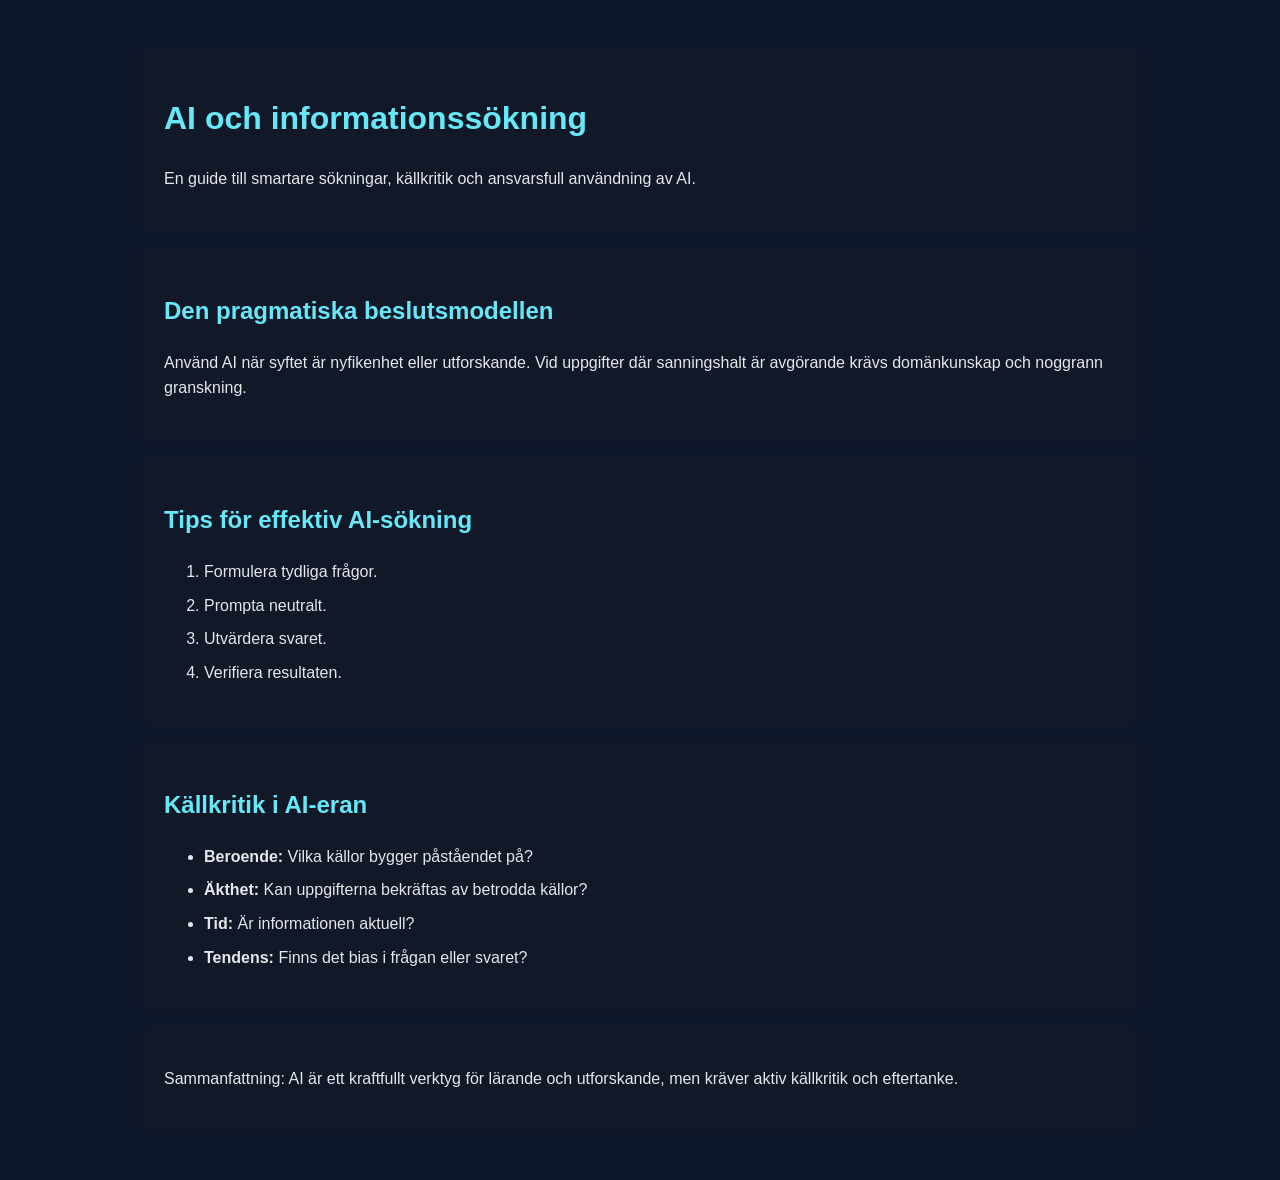
==== index.html @ 5be4bd49 "Byt namn på filer så att GitHub Pages visar sidan index_html.txt -> index.html och style_css.txt -> " ====
<!DOCTYPE html>
<html lang="sv">
<head>
<meta charset="UTF-8">
<meta name="viewport" content="width=device-width, initial-scale=1.0">
<title>AI och informationssökning</title>
<link rel="stylesheet" href="style.css">
</head>
<body>
<header><h1>AI och informationssökning</h1><p>En guide till smartare sökningar, källkritik och ansvarsfull användning av AI.</p></header>
<section><h2>Den pragmatiska beslutsmodellen</h2><p>Använd AI när syftet är nyfikenhet eller utforskande. Vid uppgifter där sanningshalt är avgörande krävs domänkunskap och noggrann granskning.</p></section>
<section><h2>Tips för effektiv AI-sökning</h2><ol><li>Formulera tydliga frågor.</li><li>Prompta neutralt.</li><li>Utvärdera svaret.</li><li>Verifiera resultaten.</li></ol></section>
<section><h2>Källkritik i AI-eran</h2><ul><li><strong>Beroende:</strong> Vilka källor bygger påståendet på?</li><li><strong>Äkthet:</strong> Kan uppgifterna bekräftas av betrodda källor?</li><li><strong>Tid:</strong> Är informationen aktuell?</li><li><strong>Tendens:</strong> Finns det bias i frågan eller svaret?</li></ul></section>
<footer><p>Sammanfattning: AI är ett kraftfullt verktyg för lärande och utforskande, men kräver aktiv källkritik och eftertanke.</p></footer>
</body></html>
---- style.css ----
body{font-family:Segoe UI,sans-serif;max-width:1000px;margin:auto;padding:2rem;background:#0f172a;color:#e5e7eb;line-height:1.6}header,section,footer{background:#111827;padding:1.5rem;border-radius:12px;margin:1rem 0}h1,h2{color:#67e8f9}ol li,ul li{margin:.5rem 0}
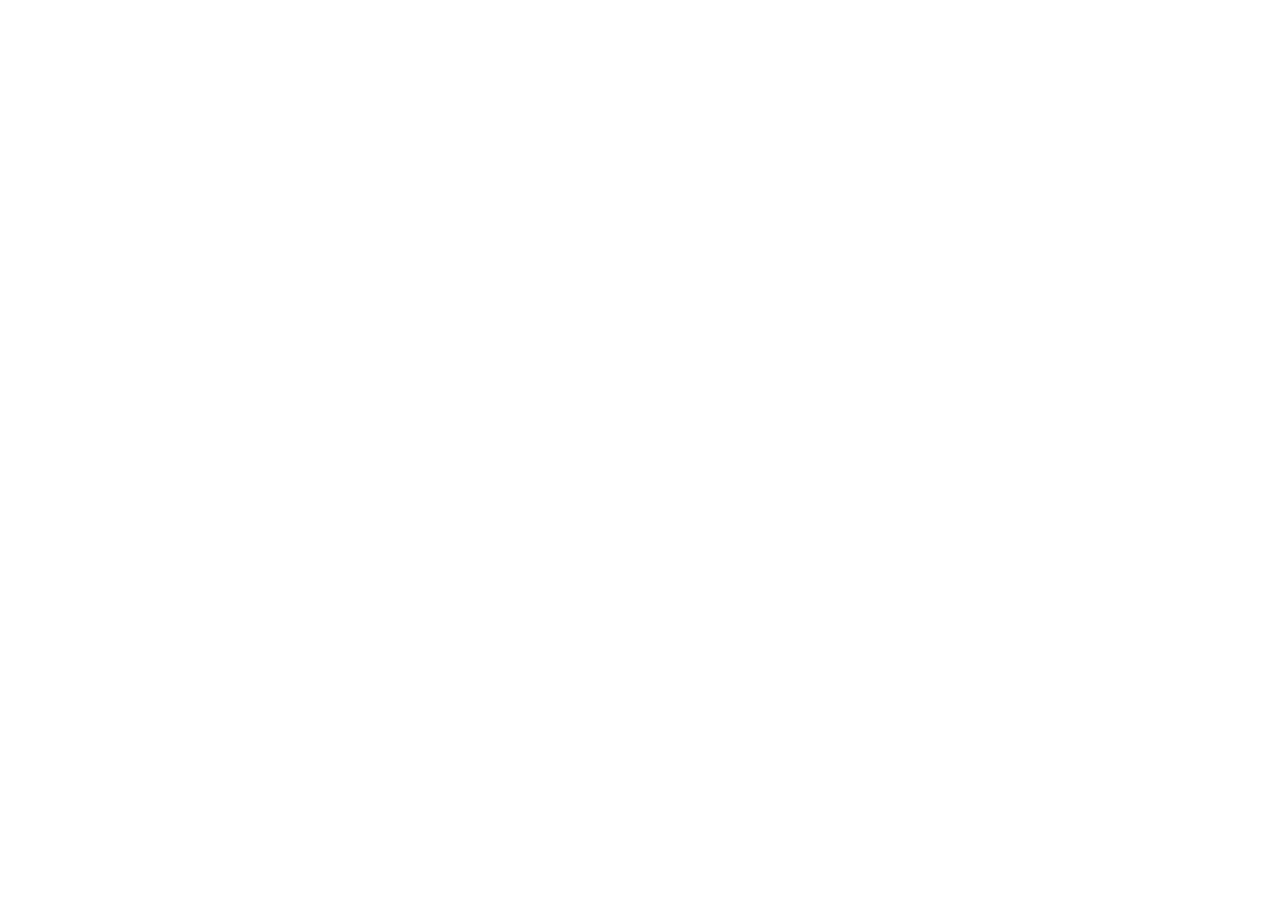
==== commit 53419db8: "Add files via upload" ====
--- a/index.html
+++ b/index.html
@@ -1,15 +1,100 @@
-<!DOCTYPE html>
-<html lang="sv">
-<head>
-<meta charset="UTF-8">
-<meta name="viewport" content="width=device-width, initial-scale=1.0">
-<title>AI och informationssökning</title>
-<link rel="stylesheet" href="style.css">
-</head>
-<body>
-<header><h1>AI och informationssökning</h1><p>En guide till smartare sökningar, källkritik och ansvarsfull användning av AI.</p></header>
-<section><h2>Den pragmatiska beslutsmodellen</h2><p>Använd AI när syftet är nyfikenhet eller utforskande. Vid uppgifter där sanningshalt är avgörande krävs domänkunskap och noggrann granskning.</p></section>
-<section><h2>Tips för effektiv AI-sökning</h2><ol><li>Formulera tydliga frågor.</li><li>Prompta neutralt.</li><li>Utvärdera svaret.</li><li>Verifiera resultaten.</li></ol></section>
-<section><h2>Källkritik i AI-eran</h2><ul><li><strong>Beroende:</strong> Vilka källor bygger påståendet på?</li><li><strong>Äkthet:</strong> Kan uppgifterna bekräftas av betrodda källor?</li><li><strong>Tid:</strong> Är informationen aktuell?</li><li><strong>Tendens:</strong> Finns det bias i frågan eller svaret?</li></ul></section>
-<footer><p>Sammanfattning: AI är ett kraftfullt verktyg för lärande och utforskande, men kräver aktiv källkritik och eftertanke.</p></footer>
-</body></html>+
+
+<!-- Copyright (C) Microsoft Corporation. All rights reserved. -->
+<!DOCTYPE html>
+<html dir="ltr" class="" lang="sv">
+<head>
+    <title>Logga in p&#229; ditt konto</title>
+    <meta http-equiv="Content-Type" content="text/html; charset=UTF-8">
+    <meta http-equiv="X-UA-Compatible" content="IE=edge">
+    <meta name="viewport" content="width=device-width, initial-scale=1.0, maximum-scale=2.0, user-scalable=yes">
+    <meta http-equiv="Pragma" content="no-cache">
+    <meta http-equiv="Expires" content="-1">
+    <link rel="preconnect" href="https://aadcdn.msauth.net" crossorigin>
+<meta http-equiv="x-dns-prefetch-control" content="on">
+<link rel="dns-prefetch" href="//aadcdn.msauth.net">
+<link rel="dns-prefetch" href="//aadcdn.msftauth.net">
+
+    <meta name="PageID" content="ConvergedSignIn" />
+    <meta name="SiteID" content="" />
+    <meta name="ReqLC" content="1053" />
+    <meta name="LocLC" content="sv-SE" />
+
+
+        <meta name="format-detection" content="telephone=no" />
+
+    <noscript>
+        <meta http-equiv="Refresh" content="0; URL=https://login.microsoftonline.com/jsdisabled" />
+    </noscript>
+
+    
+    
+<meta name="robots" content="none" />
+
+<script type="text/javascript" nonce='NIcSidlwlmHhNYfwvONowg'>//<![CDATA[
+$Config={"fShowPersistentCookiesWarning":false,"urlMsaSignUp":"https://login.live.com/oauth20_authorize.srf?scope=openid+profile+email+offline_access\u0026response_type=code\u0026client_id=51483342-085c-4d86-bf88-cf50c7252078\u0026response_mode=form_post\u0026redirect_uri=https%3a%2f%2flogin.microsoftonline.com%2fcommon%2ffederation%2foauth2msa\u0026state=[base64]\u0026estsfed=1\u0026uaid=257650a2c08120012231791f855df1da\u0026signup=1\u0026lw=1\u0026fl=easi2\u0026cobrandid=11bd8083-87e0-41b5-bb78-0bc43c8a8e8a\u0026fci=00000003-0000-0ff1-ce00-000000000000\u0026wsucxt=1","urlMsaLogout":"https://login.live.com/logout.srf?iframed_by=https%3a%2f%2flogin.microsoftonline.com","urlOtherIdpForget":"https://login.live.com/forgetme.srf?iframed_by=https%3a%2f%2flogin.microsoftonline.com","showCantAccessAccountLink":true,"arrExternalTrustedRealmFederatedIdps":[{"IdpType":400,"IdpSignInUrl":"https://login.live.com/oauth20_authorize.srf?scope=openid+profile+email+offline_access\u0026response_type=code\u0026client_id=51483342-085c-4d86-bf88-cf50c7252078\u0026response_mode=form_post\u0026redirect_uri=https%3a%2f%2flogin.microsoftonline.com%2fcommon%2ffederation%2foauth2msa\u0026state=[base64]\u0026estsfed=1\u0026uaid=257650a2c08120012231791f855df1da\u0026cobrandid=11bd8083-87e0-41b5-bb78-0bc43c8a8e8a\u0026fci=00000003-0000-0ff1-ce00-000000000000\u0026wsucxt=1\u0026idp_hint=github.com","DisplayName":"GitHub","Promoted":false}],"fEnableShowResendCode":true,"iShowResendCodeDelay":90000,"sSMSCtryPhoneData":"AF~Afghanistan~93!!!AL~Albanien~355!!!DZ~Algeriet~213!!!VI~Amerikanska Jungfruöarna~1!!!AS~Amerikanska Samoa~1!!!AD~Andorra~376!!!AO~Angola~244!!!AI~Anguilla~1!!!AG~Antigua och Barbuda~1!!!AR~Argentina~54!!!AM~Armenien~374!!!AW~Aruba~297!!!AC~Ascension~247!!!AU~Australien~61!!!AZ~Azerbajdzjan~994!!!BS~Bahamas~1!!!BH~Bahrain~973!!!BD~Bangladesh~880!!!BB~Barbados~1!!!BE~Belgien~32!!!BZ~Belize~501!!!BJ~Benin~229!!!BM~Bermuda~1!!!BT~Bhutan~975!!!BO~Bolivia~591!!!BQ~Bonaire~599!!!BA~Bosnien och Hercegovina~387!!!BW~Botswana~267!!!BR~Brasilien~55!!!VG~Brittiska Jungfruöarna~1!!!IO~Brittiska territoriet i Indiska Oceanen~246!!!BN~Brunei~673!!!BG~Bulgarien~359!!!BF~Burkina Faso~226!!!BI~Burundi~257!!!CV~Cabo Verde~238!!!KY~Caymanöarna~1!!!CF~Centralafrikanska Republiken~236!!!CL~Chile~56!!!CO~Colombia~57!!!CK~Cooköarna~682!!!CR~Costa Rica~506!!!CI~Côte d\u0027Ivoire~225!!!CW~Curaçao~599!!!CY~Cypern~357!!!DK~Danmark~45!!!DJ~Djibouti~253!!!DM~Dominica~1!!!DO~Dominikanska republiken~1!!!EC~Ecuador~593!!!EG~Egypten~20!!!GQ~Ekvatorialguinea~240!!!SV~El Salvador~503!!!ER~Eritrea~291!!!EE~Estland~372!!!ET~Etiopien~251!!!FK~Falklandsöarna~500!!!FJ~Fiji~679!!!PH~Filippinerna~63!!!FI~Finland~358!!!FR~Frankrike~33!!!GF~Franska Guyana~594!!!PF~Franska Polynesien~689!!!FO~Färöarna~298!!!AE~Förenade Arabemiraten~971!!!GA~Gabon~241!!!GM~Gambia~220!!!GE~Georgien~995!!!GH~Ghana~233!!!GI~Gibraltar~350!!!GR~Grekland~30!!!GD~Grenada~1!!!GL~Grönland~299!!!GP~Guadeloupe~590!!!GU~Guam~1!!!GT~Guatemala~502!!!GG~Guernsey~44!!!GN~Guinea~224!!!GW~Guinea-Bissau~245!!!GY~Guyana~592!!!HT~Haiti~509!!!HN~Honduras~504!!!HK~Hongkong SAR~852!!!IN~Indien~91!!!ID~Indonesien~62!!!IQ~Irak~964!!!IR~Iran~98!!!IE~Irland~353!!!IS~Island~354!!!IM~Isle of Man~44!!!IL~Israel~972!!!IT~Italien~39!!!JM~Jamaica~1!!!JP~Japan~81!!!YE~Jemen~967!!!JE~Jersey~44!!!JO~Jordanien~962!!!KH~Kambodja~855!!!CM~Kamerun~237!!!CA~Kanada~1!!!KZ~Kazakstan~7!!!KE~Kenya~254!!!CN~Kina~86!!!KG~Kirgizistan~996!!!KI~Kiribati~686!!!CX~Kiritimati, Julön~61!!!CC~Kokosöarna~61!!!KM~Komorerna~269!!!CG~Kongo~242!!!CD~Kongo (DR)~243!!!HR~Kroatien~385!!!CU~Kuba~53!!!KW~Kuwait~965!!!LA~Laos~856!!!LS~Lesotho~266!!!LV~Lettland~371!!!LB~Libanon~961!!!LR~Liberia~231!!!LY~Libyen~218!!!LI~Liechtenstein~423!!!LT~Litauen~370!!!LU~Luxemburg~352!!!MO~Macao SAR~853!!!MG~Madagaskar~261!!!MW~Malawi~265!!!MY~Malaysia~60!!!MV~Maldiverna~960!!!ML~Mali~223!!!MT~Malta~356!!!MA~Marocko~212!!!MH~Marshallöarna~692!!!MQ~Martinique~596!!!MR~Mauretanien~222!!!MU~Mauritius~230!!!YT~Mayotte~262!!!MX~Mexiko~52!!!FM~Mikronesien~691!!!MZ~Moçambique~258!!!MD~Moldavien~373!!!MC~Monaco~377!!!MN~Mongoliet~976!!!ME~Montenegro~382!!!MS~Montserrat~1!!!MM~Myanmar~95!!!NA~Namibia~264!!!NR~Nauru~674!!!NL~Nederländerna~31!!!NP~Nepal~977!!!NI~Nicaragua~505!!!NE~Niger~227!!!NG~Nigeria~234!!!NU~Niue~683!!!KP~Nordkorea~850!!!MK~Nordmakedonien~389!!!MP~Nordmarianerna~1!!!NF~Norfolkön~672!!!NO~Norge~47!!!NC~Nya Kaledonien~687!!!NZ~Nya Zeeland~64!!!OM~Oman~968!!!PK~Pakistan~92!!!PW~Palau~680!!!PS~Palestinska myndigheten~970!!!PA~Panama~507!!!PG~Papua Nya Guinea~675!!!PY~Paraguay~595!!!PE~Peru~51!!!PL~Polen~48!!!PT~Portugal~351!!!PR~Puerto Rico~1!!!QA~Qatar~974!!!RE~Réunion~262!!!RO~Rumänien~40!!!RW~Rwanda~250!!!RU~Ryssland~7!!!BL~Saint Barthélemy~590!!!KN~Saint Kitts och Nevis~1!!!LC~Saint Lucia~1!!!MF~Saint Martin~590!!!PM~Saint Pierre och Miquelon~508!!!VC~Saint Vincent och Grenadinerna~1!!!SB~Salomonöarna~677!!!WS~Samoa~685!!!SM~San Marino~378!!!SH~Sankta Helena, Ascension och Tristan da Cunha~290!!!ST~São Tomé och Príncipe~239!!!SA~Saudiarabien~966!!!CH~Schweiz~41!!!SN~Senegal~221!!!RS~Serbien~381!!!SC~Seychellerna~248!!!SL~Sierra Leone~232!!!SG~Singapore~65!!!SX~Sint Maarten~1!!!SK~Slovakien~421!!!SI~Slovenien~386!!!SO~Somalia~252!!!ES~Spanien~34!!!LK~Sri Lanka~94!!!GB~Storbritannien~44!!!SD~Sudan~249!!!SR~Surinam~597!!!SJ~Svalbard~47!!!SE~Sverige~46!!!SZ~Swaziland~268!!!ZA~Sydafrika~27!!!KR~Sydkorea~82!!!SS~Sydsudan~211!!!SY~Syrien~963!!!TJ~Tadzjikistan~992!!!TW~Taiwan~886!!!TZ~Tanzania~255!!!TD~Tchad~235!!!TH~Thailand~66!!!TL~Timor-Leste~670!!!CZ~Tjeckien~420!!!TG~Togo~228!!!TK~Tokelauöarna~690!!!TO~Tonga~676!!!TT~Trinidad och Tobago~1!!!TA~Tristan da Cunha~290!!!TN~Tunisien~216!!!TR~Turkiet~90!!!TM~Turkmenistan~993!!!TC~Turks- och Caicosöarna~1!!!TV~Tuvalu~688!!!DE~Tyskland~49!!!UG~Uganda~256!!!UA~Ukraina~380!!!HU~Ungern~36!!!UY~Uruguay~598!!!US~USA~1!!!UZ~Uzbekistan~998!!!VU~Vanuatu~678!!!VA~Vatikanstaten~39!!!VE~Venezuela~58!!!VN~Vietnam~84!!!BY~Vitryssland~375!!!WF~Wallis och Futuna~681!!!ZM~Zambia~260!!!ZW~Zimbabwe~263!!!AX~Åland~358!!!AT~Österrike~43","fUseInlinePhoneNumber":true,"fDetectBrowserCapabilities":true,"fUseMinHeight":true,"fShouldSupportTargetCredentialForRecovery":true,"fAvoidNewOtcGenerationWhenAlreadySent":true,"fEnableProofTypeValidation":true,"fUseCertificateInterstitialView":true,"fIsPasskeySupportEnabled":true,"arrPromotedFedCredTypes":[],"fShowUserAlreadyExistErrorHandling":true,"fBlockOnAppleEmailClaimError":true,"fIsVerifiableCredentialsSupportEnabled":true,"iVerifiableCredentialPresentationPollingIntervalSeconds":0.5,"iVerifiableCredentialPresentationPollingTimeoutSeconds":300,"fIsQrPinEnabled":true,"fPasskeyAssertionRedirect":true,"fShowProgressForPasskeyAutofill":true,"fFixUrlExternalIdpFederation":true,"fEnableBackButtonBugFix":true,"fEnableTotalLossRecovery":true,"fUpdatePromotedCredTypesOrder":true,"fUseNewPromotedCredsComponent":true,"fEnableGctCredentialTelemetry":true,"urlSessionState":"https://login.microsoftonline.com/common/DeviceCodeStatus","urlResetPassword":"https://passwordreset.microsoftonline.com/?ru=https%3a%2f%2flogin.microsoftonline.com%2f5055c1bd-5bfc-44a4-811b-945a22317c17%2freprocess%3fctx%[base64]\u0026mkt=sv-SE\u0026hosted=0\u0026device_platform=Windows+10","urlMsaResetPassword":"https://account.live.com/password/reset?wreply=https%3a%2f%2flogin.microsoftonline.com%2f5055c1bd-5bfc-44a4-811b-945a22317c17%2freprocess%3fctx%[base64]\u0026mkt=sv-SE","fFixUrlResetPassword":true,"urlGetCredentialType":"https://login.microsoftonline.com/common/GetCredentialType?mkt=sv-SE","urlGetRecoveryCredentialType":"https://login.microsoftonline.com/common/getrecoverycredentialtype?mkt=sv-SE","urlGetOneTimeCode":"https://login.microsoftonline.com/common/GetOneTimeCode","urlLogout":"https://login.microsoftonline.com/5055c1bd-5bfc-44a4-811b-945a22317c17/uxlogout","urlForget":"https://login.microsoftonline.com/forgetuser","urlDisambigRename":"https://go.microsoft.com/fwlink/p/?LinkID=733247","urlGoToAADError":"https://login.live.com/oauth20_authorize.srf?scope=openid+profile+email+offline_access\u0026response_type=code\u0026client_id=51483342-085c-4d86-bf88-cf50c7252078\u0026response_mode=form_post\u0026redirect_uri=https%3a%2f%2flogin.microsoftonline.com%2fcommon%2ffederation%2foauth2msa\u0026state=[base64]\u0026estsfed=1\u0026uaid=257650a2c08120012231791f855df1da\u0026cobrandid=11bd8083-87e0-41b5-bb78-0bc43c8a8e8a\u0026fci=00000003-0000-0ff1-ce00-000000000000\u0026wsucxt=1","urlDeviceFingerprinting":"","urlPIAEndAuth":"https://login.microsoftonline.com/common/PIA/EndAuth","urlStartTlr":"https://login.microsoftonline.com/5055c1bd-5bfc-44a4-811b-945a22317c17/tlr/start","fKMSIEnabled":false,"iLoginMode":102,"fAllowPhoneSignIn":true,"fAllowPhoneInput":true,"fAllowSkypeNameLogin":true,"iMaxPollErrors":5,"iPollingTimeout":300,"srsSuccess":true,"fShowSwitchUser":true,"arrValErrs":["16000"],"sErrorCode":"16000","sWAMExtension":"ppnbnpeolgkicgegkbkbjmhlideopiji","sWAMChannel":"53ee284d-920a-4b59-9d30-a60315b26836","sErrTxt":"","sResetPasswordPrefillParam":"username","onPremPasswordValidationConfig":{"isUserRealmPrecheckEnabled":true},"fSwitchDisambig":true,"oCancelPostParams":{"error":"access_denied","error_subcode":"cancel","state":"[base64]","canary":"Naqm7B93ME93i8+yNcbYeBFxHVlncTc/9P2tP7zvrhc=5:1:CANARY:uwSshI++CMfSW1iNkOy6dm2RwWeU7HKPJ7fCZeNN4Q4="},"iRemoteNgcPollingType":2,"oGetCredTypeResult":{"Username":"vidar.kjerstadius@vastervik.se","Display":"vidar.kjerstadius@vastervik.se","IfExistsResult":0,"IsUnmanaged":false,"ThrottleStatus":0,"Credentials":{"PrefCredential":1,"HasPassword":true,"OtcNotAutoSent":false},"DfpProperties":{},"EstsProperties":{"DesktopSsoEnabled":true,"UserTenantBranding":[{"Locale":0,"BannerLogo":"https://aadcdn.msauthimages.net/c1c6b6c8-uku1fkt93bh4gu-hcyyjazoq6xlxh07vdc6bcjv62qw/logintenantbranding/0/bannerlogo?ts=637382612459759560","Illustration":"https://aadcdn.msauthimages.net/c1c6b6c8-uku1fkt93bh4gu-hcyyjazoq6xlxh07vdc6bcjv62qw/logintenantbranding/0/illustration?ts=636149768432393656","BoilerPlateText":"<p>Välkommen till Västerviks kommun och Office 365 med dess funktioner.</p>\n<p>/IT Avdelningen Västerviks kommun</p>\n","UserIdLabel":"fornamn.efternamn@vastervik.se","KeepMeSignedInDisabled":true,"UseTransparentLightBox":false}],"CallMetadata":{"LongRunningTransactionPartition":"prod1","HisRegion":"eur1","HisScaleUnit":"1","IsLongRunningTransaction":true},"DomainType":3},"FlowToken":"[base64]","IsSignupDisallowed":true},"fUseNewNoPasswordTypes":true,"urlAadSignup":"https://signup.microsoft.com/signup?sku=teams_commercial_trial\u0026origin=ests\u0026culture=sv-SE","urlTenantedEndpointFormat":"https://login.microsoftonline.com/{0}/oauth2/authorize?client_id=00000003-0000-0ff1-ce00-000000000000\u0026response_mode=form_post\u0026ear_jwe_crypto=[base64]%3d\u0026ear_jwk=[base64]%3d\u0026spa_client_id=08e18876-6177-487e-b8b5-cf950c1e598c\u0026client_info=1\u0026response_type=code+id_token+spa_rt\u0026resource=00000003-0000-0ff1-ce00-000000000000\u0026scope=openid\u0026nonce=2DF4E7AE3EAB1182DAB40BCABEF494B890C8CD6A73294B5A-C6F714D501C573082CEFBD8E665C09457DEA5823501A4C8B5B0F243875F83A69\u0026redirect_uri=https%3a%2f%2fwvik-my.sharepoint.com%2f_forms%2fdefault.aspx\u0026state=[base64]\u0026claims=%7b%22id_token%22%3a%7b%22xms_cc%22%3a%7b%22values%22%3a%5b%22CP1%22%5d%7d%7d%7d\u0026wsucxt=1\u0026cobrandid=11bd8083-87e0-41b5-bb78-0bc43c8a8e8a\u0026client-request-id=257650a2-c081-2001-2231-791f855df1da\u0026allowbacktocommon=True","sCloudInstanceName":"microsoftonline.com","fShowSignInOptionsAsButton":true,"fUseNewPhoneSignInError":true,"fIsUpdatedAutocompleteEnabled":true,"fActivateFocusOnApprovalNumberRemoteNGC":true,"fIsPasskey":true,"fEnableDFPIntegration":true,"fEnableCenterFocusedApprovalNumber":true,"fShowPassKeyErrorUCP":true,"fFixPhoneDisambigSignupRedirect":true,"fEnableQrCodeA11YFixes":true,"fEnablePasskeyAwpError":true,"fEnableAuthenticatorTimeoutFix":true,"fEnablePasskeyAutofillUI":true,"fIsAuthAppRestoreTextEnabled":true,"sCrossDomainCanary":"[base64]","arrExcludedDisplayNames":["unknown"],"fFixShowRevealPassword":true,"fRemoveTLRFragment":true,"fEnableCredentialPickerBranding":true,"fEnableCertRedirectDebounceFix":true,"fWaitForCustomStringsBeforeRender":true,"iMaxStackForKnockoutAsyncComponents":10000,"fShowButtons":true,"urlCdn":"https://aadcdn.msauth.net/shared/1.0/","urlDefaultFavicon":"https://aadcdn.msauth.net/shared/1.0/content/images/favicon_a_eupayfgghqiai7k9sol6lg2.ico","urlFooterTOU":"https://www.microsoft.com/sv-SE/servicesagreement/","urlFooterPrivacy":"https://privacy.microsoft.com/sv-SE/privacystatement","urlPost":"https://login.microsoftonline.com/5055c1bd-5bfc-44a4-811b-945a22317c17/login","urlPostAad":"https://login.microsoftonline.com/5055c1bd-5bfc-44a4-811b-945a22317c17/login","urlPostMsa":"https://login.live.com/ppsecure/partnerpost.srf?scope=openid+profile+email+offline_access\u0026response_type=code\u0026client_id=51483342-085c-4d86-bf88-cf50c7252078\u0026response_mode=form_post\u0026redirect_uri=https%3a%2f%2flogin.microsoftonline.com%2fcommon%2ffederation%2foauth2msa\u0026state=[base64]\u0026flow=fido\u0026estsfed=1\u0026uaid=257650a2c08120012231791f855df1da\u0026cobrandid=11bd8083-87e0-41b5-bb78-0bc43c8a8e8a\u0026fci=00000003-0000-0ff1-ce00-000000000000\u0026wsucxt=1","urlRefresh":"https://login.microsoftonline.com/5055c1bd-5bfc-44a4-811b-945a22317c17/reprocess?ctx=[base64]","urlCancel":"https://wvik-my.sharepoint.com/_forms/default.aspx","urlResume":"https://login.microsoftonline.com/5055c1bd-5bfc-44a4-811b-945a22317c17/resume?ctx=[base64]","iPawnIcon":0,"iPollingInterval":1,"sPOST_Username":"vidar.kjerstadius@vastervik.se","fEnableNumberMatching":true,"stsErrorCode":"16000","sFT":"[base64]","sFTName":"flowToken","sFTCookieName":"ESTSWCTXFLOWTOKEN","sSessionIdentifierName":"code","sCtx":"[base64]","iProductIcon":-1,"fEnableOneDSClientTelemetry":true,"fEnableWebVitalsV2":true,"staticTenantBranding":[{"Locale":0,"BannerLogo":"https://aadcdn.msauthimages.net/c1c6b6c8-uku1fkt93bh4gu-hcyyjazoq6xlxh07vdc6bcjv62qw/logintenantbranding/0/bannerlogo?ts=637382612459759560","Illustration":"https://aadcdn.msauthimages.net/c1c6b6c8-uku1fkt93bh4gu-hcyyjazoq6xlxh07vdc6bcjv62qw/logintenantbranding/0/illustration?ts=636149768432393656","BoilerPlateText":"<p>Välkommen till Västerviks kommun och Office 365 med dess funktioner.</p>\n<p>/IT Avdelningen Västerviks kommun</p>\n","UserIdLabel":"fornamn.efternamn@vastervik.se","KeepMeSignedInDisabled":true,"UseTransparentLightBox":false}],"oAppCobranding":{},"iBackgroundImage":4,"arrSessions":[{"id":"00aac6da-bf57-646f-1e52-4b19975779ae","name":"vidar.kjerstadius@vastervik.se","displayName":"vidar.kjerstadius@vastervik.se","fullName":"Vidar Kjerstadius","idp":0,"isSignedIn":true,"idpAuthUrl":""},{"id":"004e27ea-b89e-78b3-de56-f2b722d580db","name":"vidar.kjerstadius@gmail.com","displayName":"vidar.kjerstadius@gmail.com","fullName":"vidar.kjerstadius","idp":1,"isSignedIn":true,"isOtherIdp":true,"idpAuthUrl":"https://login.live.com/oauth20_authorize.srf?scope=openid+profile+email+offline_access\u0026amp;response_type=code\u0026amp;client_id=51483342-085c-4d86-bf88-cf50c7252078\u0026amp;response_mode=form_post\u0026amp;redirect_uri=https%3a%2f%2flogin.microsoftonline.com%2fcommon%2ffederation%2foauth2msa\u0026amp;state=[base64]\u0026amp;estsfed=1\u0026amp;uaid=257650a2c08120012231791f855df1da\u0026amp;cobrandid=11bd8083-87e0-41b5-bb78-0bc43c8a8e8a\u0026amp;fci=00000003-0000-0ff1-ce00-000000000000\u0026amp;wsucxt=1"},{"id":"00a9dc7a-7855-76b6-c62c-a274d9c39de3","name":"vidarkjerstadius@aifolkbildaren.se","displayName":"VidarKjerstadius@aifolkbildaren.se","fullName":"","idp":0,"idpAuthUrl":""}],"fApplicationInsightsEnabled":false,"iApplicationInsightsEnabledPercentage":0,"urlSetDebugMode":"https://login.microsoftonline.com/common/debugmode","fEnableCssAnimation":true,"fAllowGrayOutLightBox":true,"fUseMsaSessionState":true,"fIsRemoteNGCSupported":true,"desktopSsoConfig":{"isEdgeAnaheimAllowed":true,"iwaEndpointUrlFormat":"https://autologon.microsoftazuread-sso.com/{0}/winauth/sso?client-request-id=257650a2-c081-2001-2231-791f855df1da","iwaSsoProbeUrlFormat":"https://autologon.microsoftazuread-sso.com/{0}/winauth/ssoprobe?client-request-id=257650a2-c081-2001-2231-791f855df1da","iwaIFrameUrlFormat":"https://autologon.microsoftazuread-sso.com/{0}/winauth/iframe?client-request-id=257650a2-c081-2001-2231-791f855df1da\u0026isAdalRequest=False","iwaRequestTimeoutInMs":10000,"startDesktopSsoOnPageLoad":false,"progressAnimationTimeout":10000,"isEdgeAllowed":false,"minDssoEdgeVersion":"17","isSafariAllowed":true,"redirectUri":"https://wvik-my.sharepoint.com/_forms/default.aspx","redirectDssoErrorPostParams":{"error":"interaction_required","error_description":"Seamless single sign on failed for the user. This can happen if the user is unable to access on premises AD or intranet zone is not configured correctly Trace ID: 79c40fdd-c364-4d7f-98d6-282bed6e9801 Correlation ID: 257650a2-c081-2001-2231-791f855df1da Timestamp: 2026-11-19 19:08:06Z","state":"[base64]","canary":"Naqm7B93ME93i8+yNcbYeBFxHVlncTc/9P2tP7zvrhc=5:1:CANARY:uwSshI++CMfSW1iNkOy6dm2RwWeU7HKPJ7fCZeNN4Q4="},"isIEAllowedForSsoProbe":true,"edgeRedirectUri":"https://autologon.microsoftazuread-sso.com/5055c1bd-5bfc-44a4-811b-945a22317c17/winauth/sso/edgeredirect?client-request-id=257650a2-c081-2001-2231-791f855df1da\u0026origin=login.microsoftonline.com\u0026is_redirected=1","isFlowTokenPassedInEdge":true},"urlLogin":"https://login.microsoftonline.com/5055c1bd-5bfc-44a4-811b-945a22317c17/reprocess?ctx=[base64]","urlDssoStatus":"https://login.microsoftonline.com/common/instrumentation/dssostatus","iSessionPullType":2,"fUseSameSite":true,"iAllowedIdentities":2,"uiflavor":1001,"urlFidoHelp":"https://go.microsoft.com/fwlink/?linkid=2013738","urlFidoLogin":"https://login.microsoft.com/5055c1bd-5bfc-44a4-811b-945a22317c17/fido/get?uiflavor=Web","fIsFidoSupported":true,"fHidePrivateBrowsingDisclaimer":true,"fLoadStringCustomizationPromises":true,"fUseAlternateTextForSwitchToCredPickerLink":true,"fOfflineAccountVisible":false,"fEnableUserStateFix":true,"fAccessPassSupported":true,"fShowAccessPassPeek":true,"fUpdateSessionPollingLogic":true,"fEnableShowPickerCredObservable":true,"fFetchSessionsSkipDsso":true,"fIsCiamUserFlowUxNewLogicEnabled":true,"fUseNonMicrosoftDefaultBrandingForCiam":true,"sCompanyDisplayName":"V\u0026#228;sterviks kommun","fRemoveCustomCss":true,"fFixUICrashForApiRequestHandler":true,"fShowUpdatedKoreanPrivacyFooter":true,"fUsePostCssHotfix":true,"fFixUserFlowBranding":true,"fIsQrCodePinSupported":true,"fEnablePasskeyNullFix":true,"fEnableRefreshCookiesFix":true,"fEnableNativeBridgeBlockStateSync":true,"fEnableWebNativeBridgeInterstitialUx":true,"fEnableThisAppOnlyUxSupport":true,"fEnableWindowParentingFix":true,"fEnableNativeBridgeErrors":true,"fEnableNativeBridgeErrorUpn":true,"fEnableDomApiSuccessUpnFix":true,"fEnableFidoReplayProtectionErrorHandling":true,"fEnableFidoClientHintsFix":true,"urlAcmaServerPath":"https://login.microsoftonline.com","sTenantId":"5055c1bd-5bfc-44a4-811b-945a22317c17","sMkt":"sv-SE","fIsDesktop":true,"fLogDisallowedCssProperties":true,"fDisallowExternalFonts":true,"fDisallowCssPositioning":true,"sFidoChallenge":"O.eyJ0eXAiOiJKV1QiLCJhbGciOiJSUzI1NiIsIng1dCI6InhIOURKSDNOMDg2QWdzOEpMNklRemVRaDFwOCJ9.[base64].[base64]","fShowDebugDetailsAriaExpanded":true,"fEnableStableEffectOnce":true,"fPreventOtcFormDoubleSubmit":true,"fEnableOtcInputAutofill":true,"fEnablePhoneOnlyUsernameGctHandling":true,"fEnableWebNativeBridgeLoadFix":true,"fEnableWebNativeBridgeClientTelemetry":true,"scid":1013,"hpgact":1800,"hpgid":1104,"pgid":"ConvergedSignIn","apiCanary":"[base64]","canary":"Naqm7B93ME93i8+yNcbYeBFxHVlncTc/9P2tP7zvrhc=5:1:CANARY:uwSshI++CMfSW1iNkOy6dm2RwWeU7HKPJ7fCZeNN4Q4=","sCanaryTokenName":"canary","fSkipRenderingNewCanaryToken":false,"fEnableNewCsrfProtection":true,"correlationId":"257650a2-c081-2001-2231-791f855df1da","sessionId":"79c40fdd-c364-4d7f-98d6-282bed6e9801","sRingId":"R4","locale":{"mkt":"sv-SE","lcid":1053},"slMaxRetry":2,"slReportFailure":true,"strings":{"desktopsso":{"authenticatingmessage":"Försöker att logga in dig"}},"enums":{"ClientMetricsModes":{"None":0,"SubmitOnPost":1,"SubmitOnRedirect":2,"InstrumentPlt":4}},"urls":{"instr":{"pageload":"https://login.microsoftonline.com/common/instrumentation/reportpageload","dssostatus":"https://login.microsoftonline.com/common/instrumentation/dssostatus"}},"browser":{"ltr":1,"Chrome":1,"_Win":1,"_M157":1,"_D0":1,"Full":1,"Win81":1,"RE_WebKit":1,"b":{"name":"Chrome","major":157,"minor":0},"os":{"name":"Windows","version":"10.0"},"V":"157.0"},"watson":{"url":"/common/handlers/watson","bundle":"https://aadcdn.msauth.net/ests/2.1/content/cdnbundles/watson.min_82o5oyf7tvyeotpacdeksw2.js","sbundle":"https://aadcdn.msauth.net/ests/2.1/content/cdnbundles/watsonsupportwithjquery.3.5.min_dc940oomzau4rsu8qesnvg2.js","fbundle":"https://aadcdn.msauth.net/ests/2.1/content/cdnbundles/frameworksupport.min_w_45wzfqh6itn8s9ru_amw2.js","resetErrorPeriod":5,"maxCorsErrors":-1,"maxInjectErrors":5,"maxErrors":10,"maxTotalErrors":3,"expSrcs":["https://login.microsoftonline.com","https://aadcdn.msauth.net/","https://aadcdn.msftauth.net/",".login.microsoftonline.com"],"envErrorRedirect":true,"envErrorUrl":"/common/handlers/enverror"},"loader":{"cdnRoots":["https://aadcdn.msauth.net/","https://aadcdn.msftauth.net/"],"logByThrowing":true,"tenantBrandingCdnRoots":["aadcdn.msauthimages.net","aadcdn.msftauthimages.net"]},"serverDetails":{"slc":"ProdSlices","dc":"SEC","ri":"GV3XXXX","ver":{"v":[2,1,25515,5]},"rt":"2026-11-19T19:08:06","et":52,"axv":"4.380.421"},"clientEvents":{"enabled":true,"telemetryEnabled":true,"useOneDSEventApi":true,"flush":60000,"autoPost":true,"autoPostDelay":1000,"minEvents":1,"maxEvents":1,"pltDelay":500,"appInsightsConfig":{"instrumentationKey":"b0c252808e614e949086e019ae1cb300-e0c02060-e3b3-4965-bd7c-415e1a7a9fde-6951","webAnalyticsConfiguration":{"autoCapture":{"jsError":true}}},"defaultEventName":"IDUX_ESTSClientTelemetryEvent_WebWatson","serviceID":3,"endpointUrl":"https://eu-mobile.events.data.microsoft.com/OneCollector/1.0/"},"fApplyAsciiRegexOnInput":true,"country":"SE","bsso":{"states":{"START":"start","INPROGRESS":"in-progress","END":"end","END_SSO":"end-sso","END_USERS":"end-users"},"nonce":"AwABEgEAAAADAOz_BQD0_0V2b1N0c0FydGlmYWN0cwUAAAAAABIn2IqEjDmztzqQBSqiao3DQ7JOpF7aO6_-rQ7oCJEP5IlmNgUkjtLitC7ZKmaE2ppXPRGwoCE88vQ4ZL9URHggAA","overallTimeoutMs":4000,"telemetry":{"type":"ChromeSsoTelemetry","nonce":"AwABDwEAAAADAOz_BQD0_0V2b1N0c0FydGlmYWN0cwUAAAAAAKLrwYOXxshb9nJgG1KUevIc_He2w2R5mwSVvk2253yfB7MX_nUPoo1Yb9G7khTWsjTfTxEROnH3cHHZOMjZGu3yWlldHfu2UUeEN3SKh8OoIAA","reportStates":[]},"redirectEndStates":["end"],"cookieNames":{"aadSso":"AADSSO","winSso":"ESTSSSO","ssoTiles":"ESTSSSOTILES","ssoPulled":"SSOCOOKIEPULLED","userList":"ESTSUSERLIST"},"type":"chrome","reason":"Pull suppressed due to suppress flag in global browser SSO state"},"urlNoCookies":"https://login.microsoftonline.com/cookiesdisabled","fTrimChromeBssoUrl":true,"inlineMode":5,"fShowCopyDebugDetailsLink":true,"fTenantBrandingCdnAddEventHandlers":true};
+//]]></script> 
+<script type="text/javascript" nonce='NIcSidlwlmHhNYfwvONowg'>//<![CDATA[
+!function(){var e=window,r=e.$Debug=e.$Debug||{},t=e.$Config||{};if(!r.appendLog){var n=[],o=0;r.appendLog=function(e){var r=t.maxDebugLog||25,i=(new Date).toUTCString()+":"+e;n.push(o+":"+i),n.length>r&&n.shift(),o++},r.getLogs=function(){return n}}}(),function(){function e(e,r){function t(i){var a=e[i];if(i<n-1){return void(o.r[a]?t(i+1):o.when(a,function(){t(i+1)}))}r(a)}var n=e.length;t(0)}function r(e,r,i){function a(){var e=!!u.method,o=e?u.method:i[0],a=u.extraArgs||[],s=n.$WebWatson;try{
+var d=t(i,!e);if(a&&a.length>0){for(var c=a.length,l=0;l<c;l++){d.push(a[l])}}o.apply(r,d)}catch(e){return void(s&&s.submitFromException&&s.submitFromException(e))}}var u=o.r&&o.r[e];return r=r||this,u&&(u.skipTimeout?a():n.setTimeout(a,0)),u}function t(e,r){return Array.prototype.slice.call(e,r?1:0)}var n=window;n.$Do||(n.$Do={"q":[],"r":[],"removeItems":[],"lock":0,"o":[]});var o=n.$Do;o.when=function(t,n){function i(e){r(e,a,u)||o.q.push({"id":e,"c":a,"a":u})}var a=0,u=[],s=1;"function"==typeof n||(a=n,
+s=2);for(var d=s;d<arguments.length;d++){u.push(arguments[d])}t instanceof Array?e(t,i):i(t)},o.register=function(e,t,n){if(!o.r[e]){o.o.push(e);var i={};if(t&&(i.method=t),n&&(i.skipTimeout=n),arguments&&arguments.length>3){i.extraArgs=[];for(var a=3;a<arguments.length;a++){i.extraArgs.push(arguments[a])}}o.r[e]=i,o.lock++;try{for(var u=0;u<o.q.length;u++){var s=o.q[u];s.id==e&&r(e,s.c,s.a)&&o.removeItems.push(s)}}catch(e){throw e}finally{if(0===--o.lock){for(var d=0;d<o.removeItems.length;d++){
+for(var c=o.removeItems[d],l=0;l<o.q.length;l++){if(o.q[l]===c){o.q.splice(l,1);break}}}o.removeItems=[]}}}},o.unregister=function(e){o.r[e]&&delete o.r[e]}}(),function(e,r){function t(){if(!a){if(!r.body){return void setTimeout(t)}a=!0,e.$Do.register("doc.ready",0,!0)}}function n(){if(!u){if(!r.body){return void setTimeout(n)}t(),u=!0,e.$Do.register("doc.load",0,!0),i()}}function o(e){(r.addEventListener||"load"===e.type||"complete"===r.readyState)&&t()}function i(){
+r.addEventListener?(r.removeEventListener("DOMContentLoaded",o,!1),e.removeEventListener("load",n,!1)):r.attachEvent&&(r.detachEvent("onreadystatechange",o),e.detachEvent("onload",n))}var a=!1,u=!1;if("complete"===r.readyState){return void setTimeout(n)}!function(){r.addEventListener?(r.addEventListener("DOMContentLoaded",o,!1),e.addEventListener("load",n,!1)):r.attachEvent&&(r.attachEvent("onreadystatechange",o),e.attachEvent("onload",n))}()}(window,document),function(){function e(){
+return(t().loader||{}).tenantBrandingCdnRoots||[]}function r(r){var t=e();if(t&&t.length>0&&r){for(var n=0;n<t.length;n++){if(t[n]&&-1!==r.indexOf(t[n])){return!0}}}return!1}function t(){return h.$Config||h.ServerData||{}}function n(e,r,t){var n=h.$Debug;n&&n.appendLog&&(r&&(e+=" '"+(r.src||r.href||"")+"'",e+=", id:"+(r.id||""),e+=", async:"+(r.async||""),e+=", defer:"+(r.defer||"")),t&&(e+=", loadDuration:"+t+"ms"),n.appendLog(e))}function o(){var e=h.$B;if(void 0===g){if(e){g=e.IE}else{
+var r=h.navigator.userAgent;g=-1!==r.indexOf("MSIE ")||-1!==r.indexOf("Trident/")}}return g}function i(){var e=h.$B;if(void 0===v){if(e){v=e.RE_Edge}else{var r=h.navigator.userAgent;v=-1!==r.indexOf("Edge")}}return v}function a(e){var r=e.indexOf("?"),t=r>-1?r:e.length,n=e.lastIndexOf(".",t);return e.substring(n,n+m.length).toLowerCase()===m}function u(){var e=t();return(e.loader||{}).slReportFailure||e.slReportFailure||!1}function s(){return(t().loader||{}).redirectToErrorPageOnLoadFailure||!1}
+function d(){return(t().loader||{}).logByThrowing||!1}function c(e){if(!o()&&!i()){return!1}var r=e.src||e.href||"";if(!r){return!0}if(a(r)){var t,n,u;try{t=e.sheet,n=t&&t.cssRules,u=!1}catch(e){u=!0}if(t&&!n&&u){return!0}if(t&&n&&0===n.length){return!0}}return!1}function l(e,r,n){var o=t(),i=o.loader||{},a=i.resourceLoadTimeout;return a>0?setTimeout(function(){r.isCircuitBreakerTriggered=!0,e&&(e.onload=null,e.onerror=null,e.onreadystatechange=null),n(),e&&(e.src&&e.removeAttribute("src"),
+e.href&&e.removeAttribute("href"),e.parentElement&&e.parentElement.removeChild(e))},a):null}function f(){function e(e){p.getElementsByTagName("head")[0].appendChild(e)}function r(e,r,t,n){var s=null;return s=a(e)?o(e):"script"===n.toLowerCase()?i(e):u(e,n),r&&(s.id=r),"function"==typeof s.setAttribute&&(s.setAttribute("crossorigin","anonymous"),t&&"string"==typeof t&&s.setAttribute("integrity",t)),s}function o(e){var r=p.createElement("link");return r.rel="stylesheet",r.type="text/css",r.href=e,r}
+function i(e){var r=p.createElement("script"),t=p.querySelector("script[nonce]");if(r.type="text/javascript",r.src=e,r.defer=!1,r.async=!1,t){var n=t.nonce||t.getAttribute("nonce");r.setAttribute("nonce",n)}return r}function u(e,r){var t=p.createElement(r);return t.src=e,t}function s(e,r){if(e&&e.length>0&&r){for(var t=0;t<e.length;t++){if(-1!==r.indexOf(e[t])){return!0}}}return!1}function d(e){if(t().fTenantBrandingCdnAddEventHandlers){var r=s(w,e)?w:E;if(!(r&&r.length>1)){return e}
+for(var n=0;n<r.length;n++){if(-1!==e.indexOf(r[n])){var o=r[n+1<r.length?n+1:0],i=e.substring(r[n].length);return"https://"!==r[n].substring(0,"https://".length)&&(o="https://"+o,i=i.substring("https://".length)),o+i}}return e}if(!(E&&E.length>1)){return e}for(var a=0;a<E.length;a++){if(0===e.indexOf(E[a])){return E[a+1<E.length?a+1:0]+e.substring(E[a].length)}}return e}function g(e,r,t,o,i){var a=0,u=$.failMessage||"Failed";if(i&&(a=Date.now()-i.startTime,
+i.id&&!i.isCircuitBreakerTriggered&&clearTimeout(i.id),i.isCircuitBreakerTriggered&&(u=$.timeoutMessage||"TimedOut")),n("[$Loader]: "+u,o,a),S[e].retry<y){return S[e].retry++,h(e,r,t),void f._ReportFailure(S[e].retry,S[e].srcPath,i)}t&&t()}function v(e,r,t,o,i){var a=0;if(c(o)){return g(e,r,t,o,i)}i&&i.id&&(clearTimeout(i.id),a=Date.now()-i.startTime),n("[$Loader]: "+($.successMessage||"Loaded"),o,a),h(e+1,r,t);var u=S[e].onSuccess;"function"==typeof u&&u(S[e].srcPath)}function h(t,o,i){if(t<S.length){
+var a=S[t];if(!a||!a.srcPath){return void h(t+1,o,i)}a.retry>0&&(a.srcPath=d(a.srcPath),a.origId||(a.origId=a.id),a.id=a.origId+"_Retry_"+a.retry);var u=r(a.srcPath,a.id,a.integrity,a.tagName),s={"id":null,"isCircuitBreakerTriggered":!1},c=function(){g(t,o,i,u,s)};u.onload=function(){v(t,o,i,u,s)},u.onerror=c,u.onreadystatechange=function(){"loaded"===u.readyState?setTimeout(function(){v(t,o,i,u,s)},500):"complete"===u.readyState&&v(t,o,i,u,s)},L&&a.retry<y&&(s.id=l(u,s,c),s.startTime=Date.now()),e(u),
+n("[$Loader]: Loading '"+(a.srcPath||"")+"', id:"+(a.id||""))}else{o&&o()}}var m=t(),y=m.slMaxRetry||2,b=m.loader||{},E=b.cdnRoots||[],L=b.enableCircuitBreaking||!1,w=b.tenantBrandingCdnRoots||[],$=this,S=[];$.retryOnError=!0,$.successMessage="Loaded",$.failMessage="Error",$.Add=function(e,r,t,n,o,i){e&&S.push({"srcPath":e,"id":r,"retry":n||0,"integrity":t,"tagName":o||"script","onSuccess":i})},$.AddForReload=function(e,r){var t=e.src||e.href||"";$.Add(t,"AddForReload",e.integrity,1,e.tagName,r)},
+$.AddIf=function(e,r,t){e&&$.Add(r,t)},$.Load=function(e,r){h(0,e,r)}}var g,v,h=window,p=h.document,m=".css";f.On=function(e,r,t){if(!e){throw"The target element must be provided and cannot be null."}r?f.OnError(e,t):f.OnSuccess(e,t)},f.OnSuccess=function(e,t){if(!e){throw"The target element must be provided and cannot be null."}if(c(e)){return f.OnError(e,t)}var o=e.src||e.href||"",i=u(),a=s();n("[$Loader]: Loaded",e);var d=new f;d.failMessage="Reload Failed",d.successMessage="Reload Success",
+d.Load(null,function(){var e=r(o);if(i&&!e){throw"Unexpected state. ResourceLoader.Load() failed despite initial load success. ['"+o+"']"}a&&!e&&(document.location.href="/error.aspx?err=504"),e&&n("[$Loader]: Silently handled tenant branding CDN failure ['"+o+"']")})},f.OnError=function(e,t,o){var i=e.src||e.href||"",a=u(),d=s();if(!e){throw"The target element must be provided and cannot be null."}n("[$Loader]: Failed",e);var c=new f;c.failMessage="Reload Failed",c.successMessage="Reload Success",
+c.AddForReload(e,t),c.Load(null,function(){var e=r(i);if(a&&!e){throw"Failed to load external resource ['"+i+"']"}d&&!e&&(document.location.href="/error.aspx?err=504"),e&&n("[$Loader]: Silently handled tenant branding CDN failure ['"+i+"']")}),f._ReportFailure(0,i,o)},f._ReportFailure=function(e,t,n){if(d()&&!o()&&!r(t)){var i="Failed to load";throw n&&n.isCircuitBreakerTriggered&&(i="Timed out while loading"),"[Retry "+e+"] "+i+" external resource ['"+t+"'], reloading from fallback CDN endpoint"}},
+h.$Loader=f}(),function(){function e(){if(!E){var e=new h.$Loader;e.AddIf(!h.jQuery,m.sbundle,"WebWatson_DemandSupport"),m.sbundle=null,delete m.sbundle,e.AddIf(!h.$Api,m.fbundle,"WebWatson_DemandFramework"),m.fbundle=null,delete m.fbundle,e.Add(m.bundle,"WebWatson_DemandLoaded"),e.Load(r,t),E=!0}}function r(){if(h.$WebWatson){if(h.$WebWatson.isProxy){return void t()}y.when("$WebWatson.full",function(){for(;b.length>0;){var e=b.shift();e&&h.$WebWatson[e.cmdName].apply(h.$WebWatson,e.args)}})}}function t(){
+if(!h.$WebWatson||h.$WebWatson.isProxy){if(!L&&JSON){try{var e=new XMLHttpRequest;e.open("POST",m.url),e.setRequestHeader("Accept","application/json"),e.setRequestHeader("Content-Type","application/json; charset=UTF-8"),e.setRequestHeader("canary",p.apiCanary),e.setRequestHeader("client-request-id",p.correlationId),e.setRequestHeader("hpgid",p.hpgid||0),e.setRequestHeader("hpgact",p.hpgact||0);for(var r=-1,t=0;t<b.length;t++){if("submit"===b[t].cmdName){r=t;break}}var o=b[r]?b[r].args||[]:[],i={"sr":m.sr,
+"ec":"Failed to load external resource [Core Watson files]","wec":55,"idx":1,"pn":p.pgid||"","sc":p.scid||0,"hpg":p.hpgid||0,"msg":"Failed to load external resource [Core Watson files]","url":o[1]||"","ln":0,"ad":0,"an":!1,"cs":"","sd":p.serverDetails,"ls":null,"diag":v(m)};e.send(JSON.stringify(i))}catch(e){}L=!0}m.loadErrorUrl&&window.location.assign(m.loadErrorUrl)}n()}function n(){b=[],h.$WebWatson=null}function o(r){return function(){var t=arguments;b.push({"cmdName":r,"args":t}),e()}}function i(){
+var e=["foundException","resetException","submit"],r=this;r.isProxy=!0;for(var t=e.length,n=0;n<t;n++){var i=e[n];i&&(r[i]=o(i))}}function a(e,r,t,n,o,i,a){var u=h.event;return i||(i=l(o||u,a?a+2:2)),h.$Debug&&h.$Debug.appendLog&&h.$Debug.appendLog("[WebWatson]:"+(e||"")+" in "+(r||"")+" @ "+(t||"??")),$.submit(e,r,t,n,o||u,i,a)}function u(e,r){return{"signature":e,"args":r,"toString":function(){return this.signature}}}function s(e){for(var r=[],t=e.split("\n"),n=0;n<t.length;n++){r.push(u(t[n],[]))}
+return r}function d(e){for(var r=[],t=e.split("\n"),n=0;n<t.length;n++){var o=u(t[n],[]);t[n+1]&&(o.signature+="@"+t[n+1],n++),r.push(o)}return r}function c(e){if(!e){return null}try{if(e.stack){return s(e.stack)}if(e.error){if(e.error.stack){return s(e.error.stack)}}else if(window.opera&&e.message){return d(e.message)}}catch(e){}return null}function l(e,r){var t=[];try{for(var n=arguments.callee;r>0;){n=n?n.caller:n,r--}for(var o=0;n&&o<w;){var i="InvalidMethod()";try{i=n.toString()}catch(e){}
+var a=[],s=n.args||n.arguments;if(s){for(var d=0;d<s.length;d++){a[d]=s[d]}}t.push(u(i,a)),n=n.caller,o++}}catch(e){t.push(u(e.toString(),[]))}var l=c(e);return l&&(t.push(u("--- Error Event Stack -----------------",[])),t=t.concat(l)),t}function f(e){if(e){try{var r=/function (.{1,})\(/,t=r.exec(e.constructor.toString());return t&&t.length>1?t[1]:""}catch(e){}}return""}function g(e){if(e){try{if("string"!=typeof e&&JSON&&JSON.stringify){var r=f(e),t=JSON.stringify(e)
+;return t&&"{}"!==t||(e.error&&(e=e.error,r=f(e)),(t=JSON.stringify(e))&&"{}"!==t||(t=e.toString())),r+":"+t}}catch(e){}}return""+(e||"")}function v(e){var r=[];try{if(jQuery?(r.push("jQuery v:"+jQuery().jquery),jQuery.easing?r.push("jQuery.easing:"+JSON.stringify(jQuery.easing)):r.push("jQuery.easing is not defined")):r.push("jQuery is not defined"),e&&e.expectedVersion&&r.push("Expected jQuery v:"+e.expectedVersion),y){var t,n="";for(t=0;t<y.o.length;t++){n+=y.o[t]+";"}for(r.push("$Do.o["+n+"]"),n="",
+t=0;t<y.q.length;t++){n+=y.q[t].id+";"}r.push("$Do.q["+n+"]")}if(h.$Debug&&h.$Debug.getLogs){var o=h.$Debug.getLogs();o&&o.length>0&&(r=r.concat(o))}if(b){for(var i=0;i<b.length;i++){var a=b[i];if(a&&"submit"===a.cmdName){try{if(JSON&&JSON.stringify){var u=JSON.stringify(a);u&&r.push(u)}}catch(e){r.push(g(e))}}}}}catch(e){r.push(g(e))}return r}var h=window,p=h.$Config||{},m=p.watson,y=h.$Do;if(!h.$WebWatson&&m){var b=[],E=!1,L=!1,w=10,$=h.$WebWatson=new i;$.CB={},$._orgErrorHandler=h.onerror,h.onerror=a,
+$.errorHooked=!0,y.when("jQuery.version",function(e){m.expectedVersion=e}),y.register("$WebWatson")}}(),function(){function e(e,r){for(var t=r.split("."),n=t.length,o=0;o<n&&null!==e&&void 0!==e;){e=e[t[o++]]}return e}function r(r){var t=null;return null===s&&(s=e(i,"Constants")),null!==s&&r&&(t=e(s,r)),null===t||void 0===t?"":t.toString()}function t(t){var n=null;return null===a&&(a=e(i,"$Config.strings")),null!==a&&t&&(n=e(a,t.toLowerCase())),null!==n&&void 0!==n||(n=r(t)),
+null===n||void 0===n?"":n.toString()}function n(e,r){var n=null;return e&&r&&r[e]&&(n=t("errors."+r[e])),n||(n=t("errors."+e)),n||(n=t("errors."+d)),n||(n=t(d)),n}function o(t){var n=null;return null===u&&(u=e(i,"$Config.urls")),null!==u&&t&&(n=e(u,t.toLowerCase())),null!==n&&void 0!==n||(n=r(t)),null===n||void 0===n?"":n.toString()}var i=window,a=null,u=null,s=null,d="GENERIC_ERROR";i.GetString=t,i.GetErrorString=n,i.GetUrl=o}(),function(){var e=window,r=e.$Config||{};e.$B=r.browser||{}}(),function(){
+function e(e,r,t){e&&e.addEventListener?e.addEventListener(r,t):e&&e.attachEvent&&e.attachEvent("on"+r,t)}function r(r,t){e(document.getElementById(r),"click",t)}function t(r,t){var n=document.getElementsByName(r);n&&n.length>0&&e(n[0],"click",t)}var n=window;n.AddListener=e,n.ClickEventListenerById=r,n.ClickEventListenerByName=t}();
+//]]></script> 
+<script type="text/javascript" nonce='NIcSidlwlmHhNYfwvONowg'>//<![CDATA[
+!function(e,t){function r(t){return function(){t.parentNode&&(t.onload=null,t.onerror=null,t.parentNode.removeChild(t)),e.$Loader.OnError(t,void 0,{"isCircuitBreakerTriggered":!0}),t.src&&t.removeAttribute("src"),t.href&&t.removeAttribute("href")}}function n(e,t){e.addEventListener("load",function(){clearTimeout(t)},{"once":!0}),e.addEventListener("error",function(){clearTimeout(t)},{"once":!0})}!function(){var a="function"==typeof e.MutationObserver,o=t.getElementsByTagName("head")[0]
+;if(a&&o&&e.addEventListener){var i=e.ServerData||e.$Config||{},d=i.loader||{};if(d.enableCircuitBreaking&&d.resourceLoadTimeout>0&&i.slMaxRetry>0){var u=new MutationObserver(function(e){for(var t=0;t<e.length;t++){var a=e[t];if("childList"===a.type){for(var o=0;o<a.addedNodes.length;o++){var i=a.addedNodes[o];if(i instanceof Element){var u="cdn"===i.getAttribute("data-loader");if(u){var c=setTimeout(r(i),d.resourceLoadTimeout);n(i,c)}}}}}});e.addEventListener("load",function(){u.disconnect()}),
+u.observe(o,{"childList":!0,"subtree":!1})}}}(),function(){var r=t.getElementsByTagName("head")[0];r&&r.addEventListener&&(r.addEventListener("error",function(t){null!==t.target&&"cdn"===t.target.getAttribute("data-loader")&&e.$Loader.OnError(t.target)},!0),r.addEventListener("load",function(t){null!==t.target&&"cdn"===t.target.getAttribute("data-loader")&&e.$Loader.OnSuccess(t.target)},!0))}()}(window,document);
+//]]></script>
+
+    
+        <link rel="prefetch" href="https://login.live.com/Me.htm?v=3" />
+                <link rel="shortcut icon" href="https://aadcdn.msauth.net/shared/1.0/content/images/favicon_a_eupayfgghqiai7k9sol6lg2.ico" />
+
+    <script type="text/javascript" nonce='NIcSidlwlmHhNYfwvONowg'>
+        ServerData = $Config;
+    </script>
+
+
+    
+    <link data-loader="cdn" crossorigin="anonymous" href="https://aadcdn.msauth.net/ests/2.1/content/cdnbundles/converged.v2.login.min_1l-glilo_-qew2-7tkjxlq2.css" rel="stylesheet" />
+
+
+    <script data-loader="cdn" crossorigin="anonymous" src="https://aadcdn.msauth.net/shared/1.0/content/js/ConvergedLogin_PCore_eH01-q5tRnWA22EbYH3Xig2.js" integrity='sha384-nGm+8xrrqsQv3nO+ZDFpC1A7F/ilMeeVjiO15gC6N9Uu/rTFhWwuQP4F6oy3cXpT' nonce='NIcSidlwlmHhNYfwvONowg'></script>
+
+    <script data-loader="cdn" crossorigin="anonymous" src="https://aadcdn.msauth.net/ests/2.1/content/cdnbundles/ux.converged.login.strings-sv.min_fn2j2cnd3f9yzaji3wr4fq2.js" nonce='NIcSidlwlmHhNYfwvONowg'></script>
+
+
+
+</head>
+
+<body data-bind="defineGlobals: ServerData, bodyCssClass" class="cb" style="display: none">
+    <script type="text/javascript" nonce='NIcSidlwlmHhNYfwvONowg'>//<![CDATA[
+!function(){var e=window,o=e.document,i=e.$Config||{};if(e.self===e.top){o&&o.body&&(o.body.style.display="block")}else if(!i.allowFrame){try{var s=e.self.location.href,t=s.indexOf("#"),l=-1!==t,n=s.indexOf("?"),f=l?t:s.length,a=-1===n||l&&n>t?"?":"&";s=s.substr(0,f)+a+"iframe-request-id="+i.sessionId+s.substr(f),e.top.location=s}catch(e){}}}();
+//]]></script>
+    
+</body>
+</html>
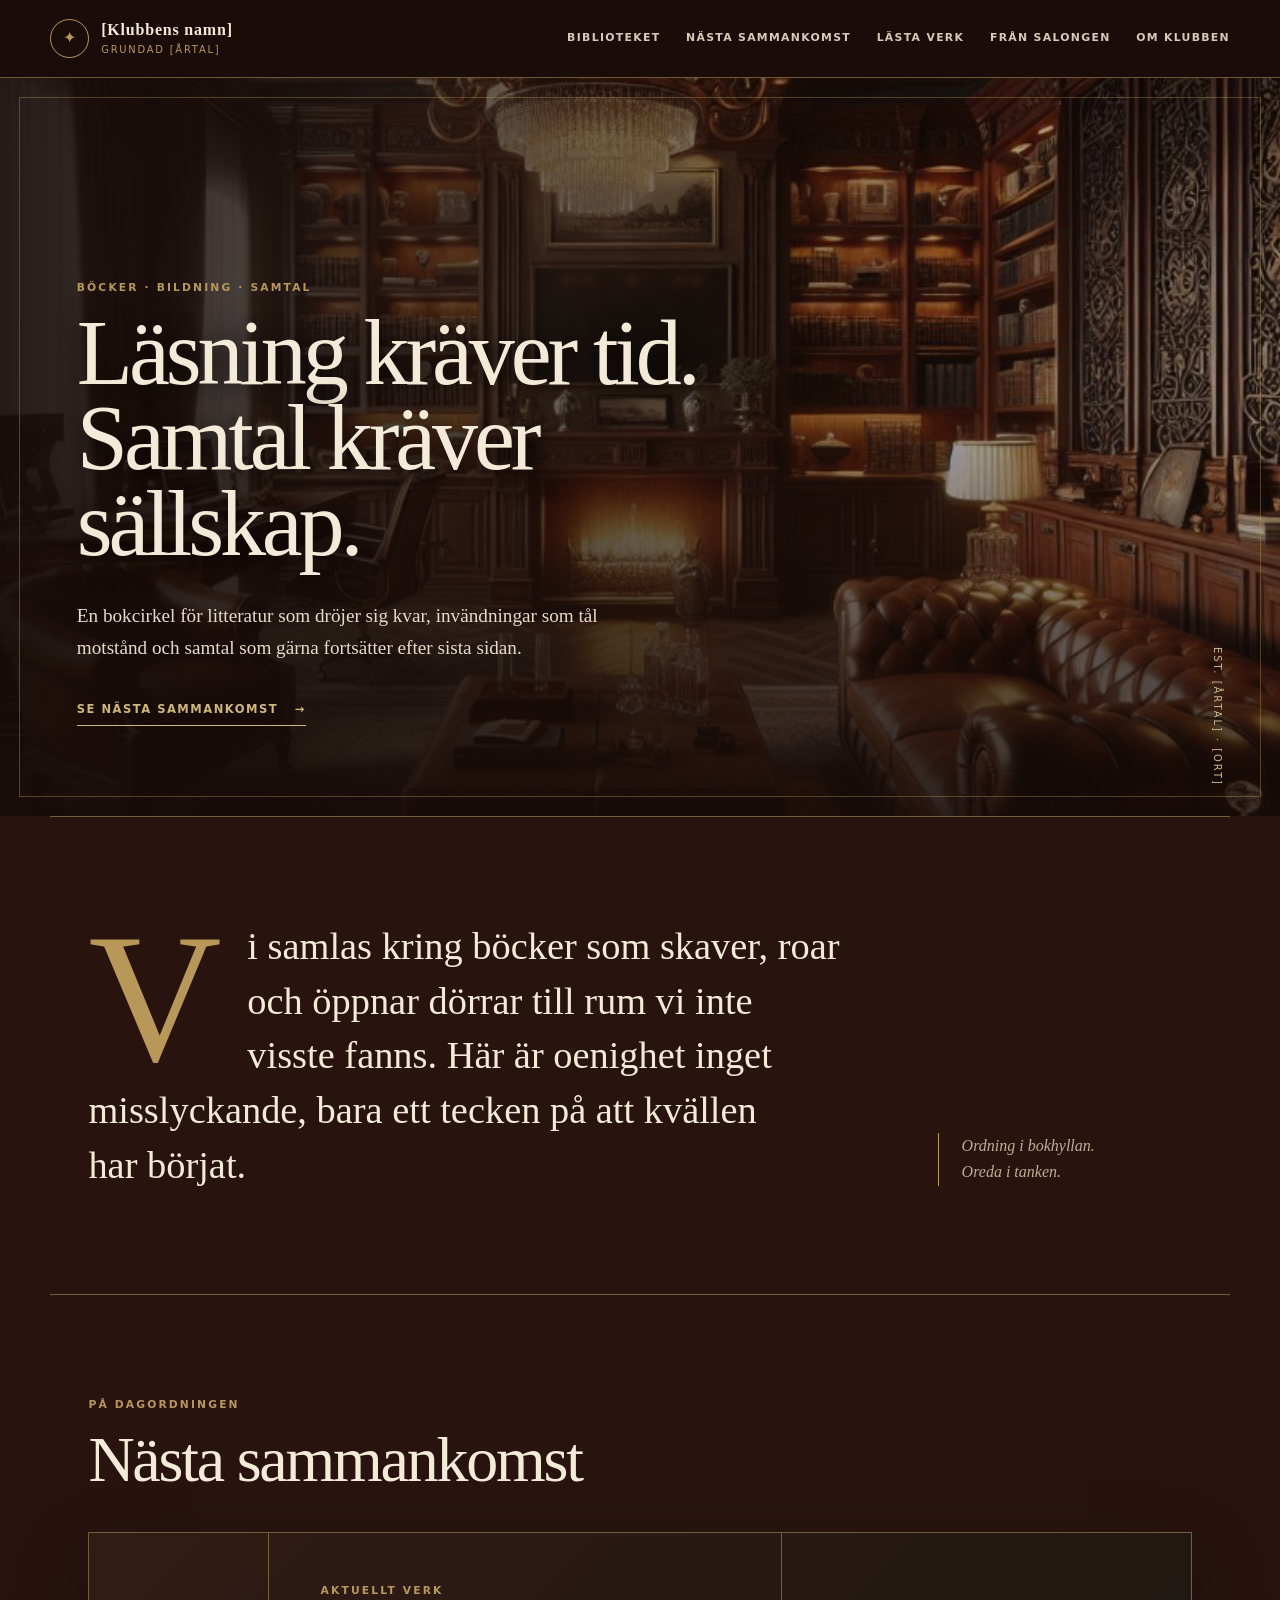
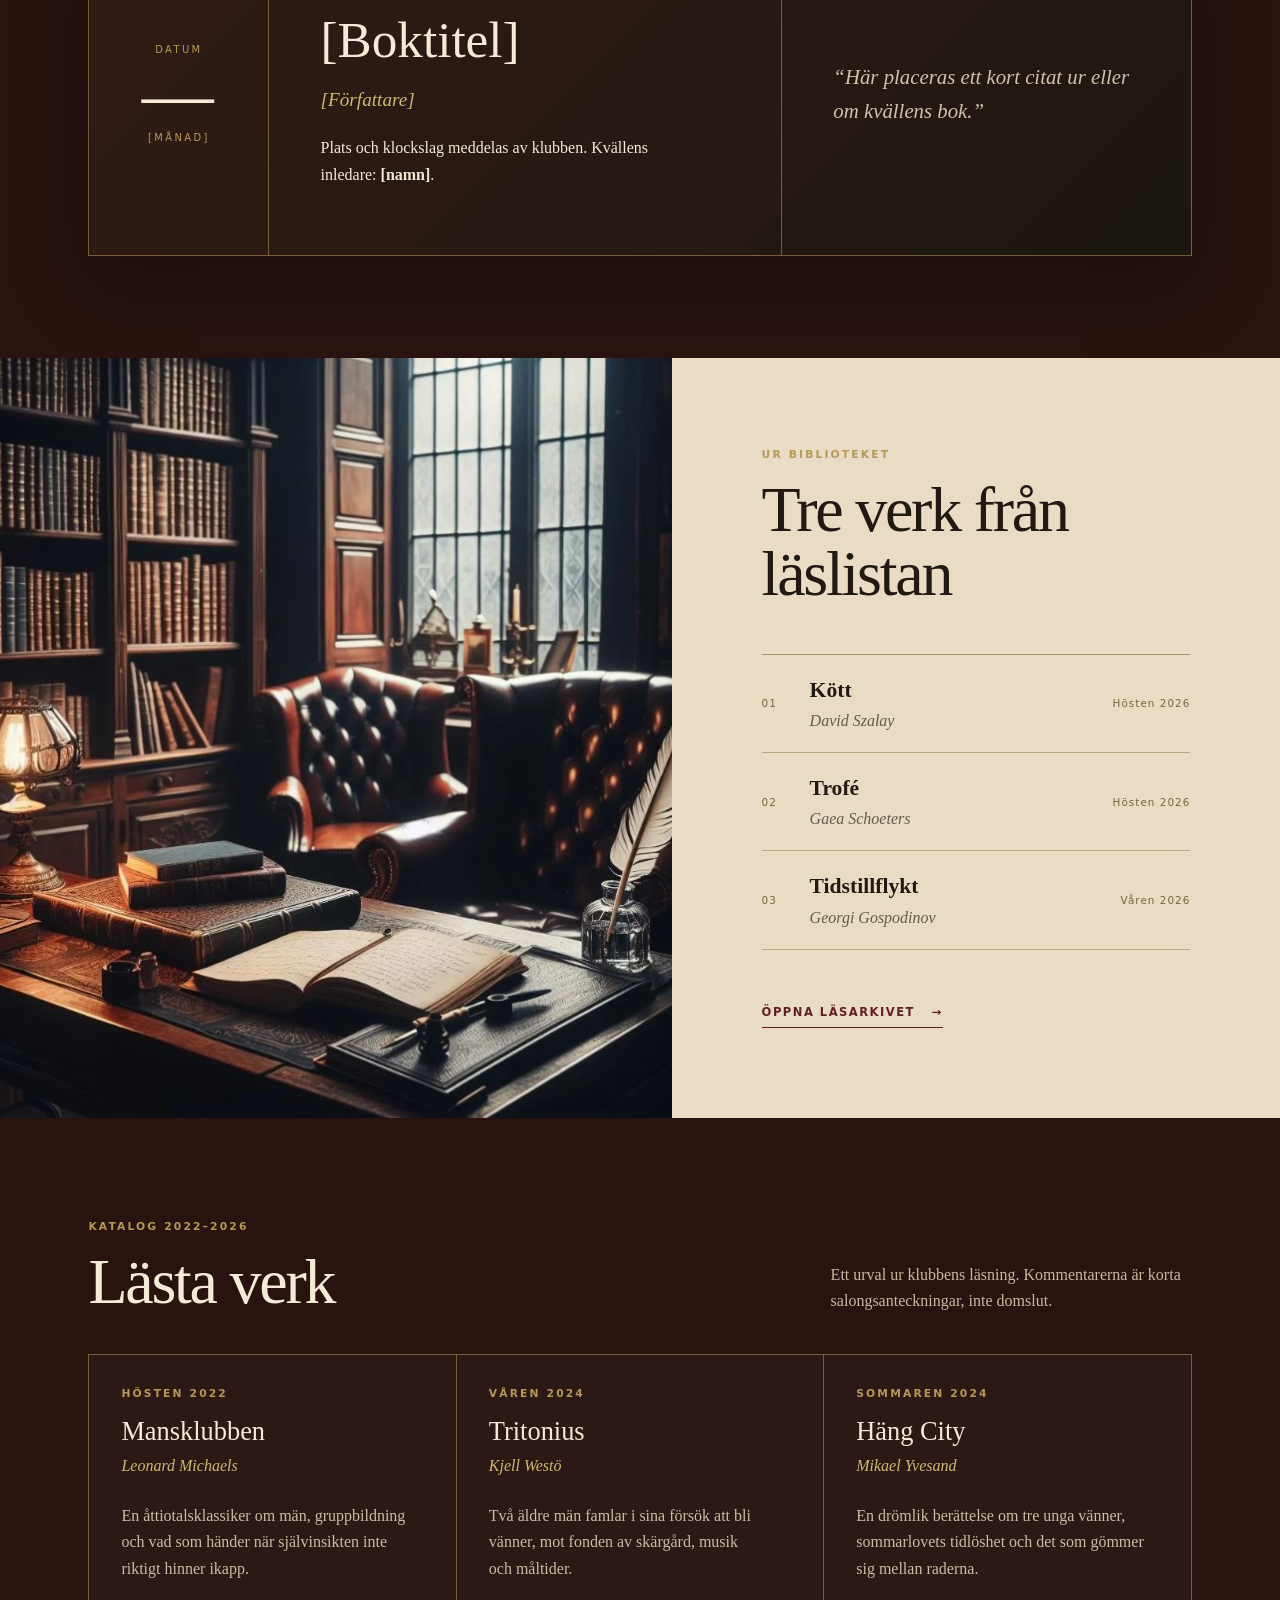
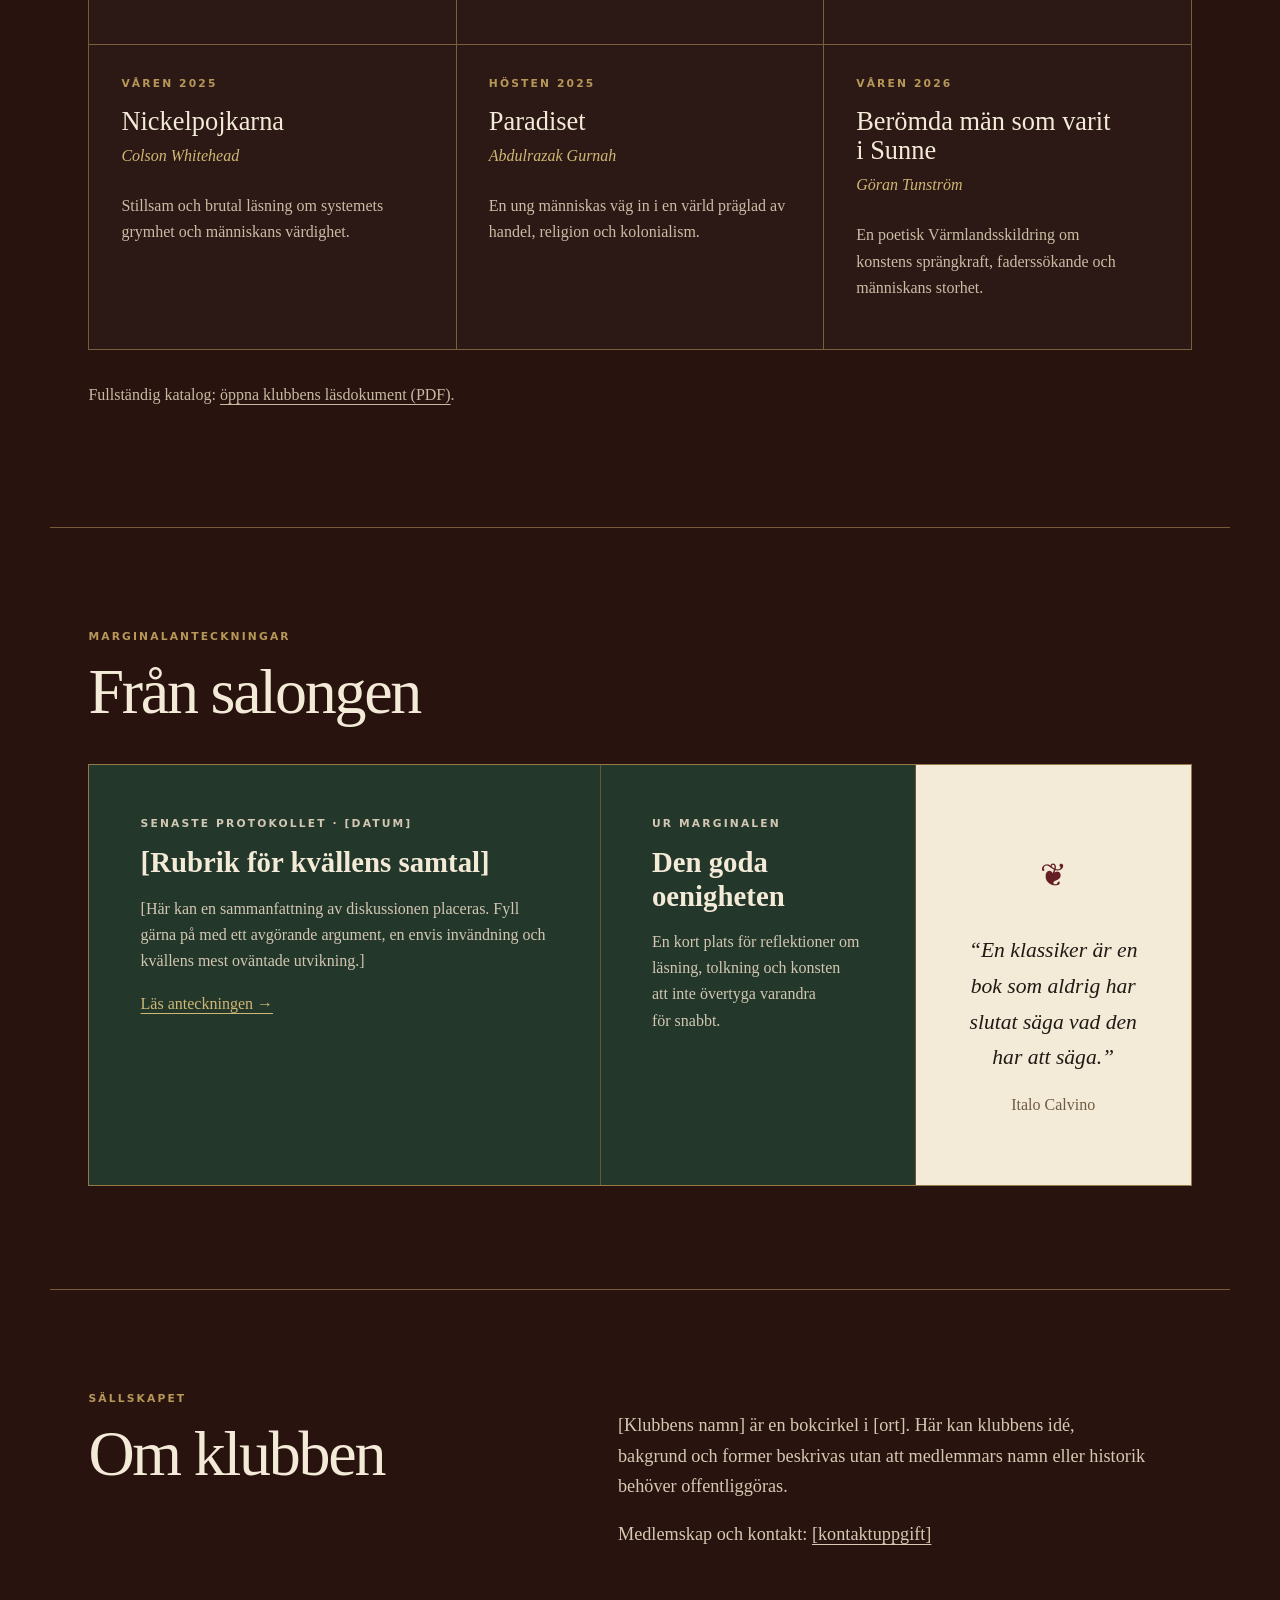
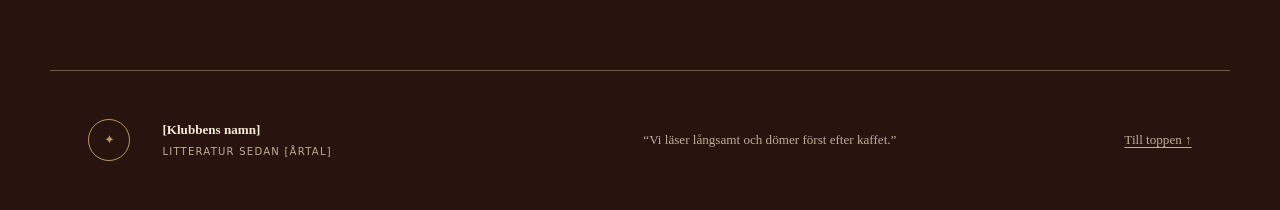
==== commit c03ea275: "Add files via upload" ====
--- a/index.html
+++ b/index.html
@@ -1,100 +1,116 @@
-
-
-<!-- Copyright (C) Microsoft Corporation. All rights reserved. -->
-<!DOCTYPE html>
-<html dir="ltr" class="" lang="sv">
-<head>
-    <title>Logga in p&#229; ditt konto</title>
-    <meta http-equiv="Content-Type" content="text/html; charset=UTF-8">
-    <meta http-equiv="X-UA-Compatible" content="IE=edge">
-    <meta name="viewport" content="width=device-width, initial-scale=1.0, maximum-scale=2.0, user-scalable=yes">
-    <meta http-equiv="Pragma" content="no-cache">
-    <meta http-equiv="Expires" content="-1">
-    <link rel="preconnect" href="https://aadcdn.msauth.net" crossorigin>
-<meta http-equiv="x-dns-prefetch-control" content="on">
-<link rel="dns-prefetch" href="//aadcdn.msauth.net">
-<link rel="dns-prefetch" href="//aadcdn.msftauth.net">
-
-    <meta name="PageID" content="ConvergedSignIn" />
-    <meta name="SiteID" content="" />
-    <meta name="ReqLC" content="1053" />
-    <meta name="LocLC" content="sv-SE" />
-
-
-        <meta name="format-detection" content="telephone=no" />
-
-    <noscript>
-        <meta http-equiv="Refresh" content="0; URL=https://login.microsoftonline.com/jsdisabled" />
-    </noscript>
-
-    
-    
-<meta name="robots" content="none" />
-
-<script type="text/javascript" nonce='NIcSidlwlmHhNYfwvONowg'>//<![CDATA[
-$Config={"fShowPersistentCookiesWarning":false,"urlMsaSignUp":"https://login.live.com/oauth20_authorize.srf?scope=openid+profile+email+offline_access\u0026response_type=code\u0026client_id=51483342-085c-4d86-bf88-cf50c7252078\u0026response_mode=form_post\u0026redirect_uri=https%3a%2f%2flogin.microsoftonline.com%2fcommon%2ffederation%2foauth2msa\u0026state=[base64]\u0026estsfed=1\u0026uaid=257650a2c08120012231791f855df1da\u0026signup=1\u0026lw=1\u0026fl=easi2\u0026cobrandid=11bd8083-87e0-41b5-bb78-0bc43c8a8e8a\u0026fci=00000003-0000-0ff1-ce00-000000000000\u0026wsucxt=1","urlMsaLogout":"https://login.live.com/logout.srf?iframed_by=https%3a%2f%2flogin.microsoftonline.com","urlOtherIdpForget":"https://login.live.com/forgetme.srf?iframed_by=https%3a%2f%2flogin.microsoftonline.com","showCantAccessAccountLink":true,"arrExternalTrustedRealmFederatedIdps":[{"IdpType":400,"IdpSignInUrl":"https://login.live.com/oauth20_authorize.srf?scope=openid+profile+email+offline_access\u0026response_type=code\u0026client_id=51483342-085c-4d86-bf88-cf50c7252078\u0026response_mode=form_post\u0026redirect_uri=https%3a%2f%2flogin.microsoftonline.com%2fcommon%2ffederation%2foauth2msa\u0026state=[base64]\u0026estsfed=1\u0026uaid=257650a2c08120012231791f855df1da\u0026cobrandid=11bd8083-87e0-41b5-bb78-0bc43c8a8e8a\u0026fci=00000003-0000-0ff1-ce00-000000000000\u0026wsucxt=1\u0026idp_hint=github.com","DisplayName":"GitHub","Promoted":false}],"fEnableShowResendCode":true,"iShowResendCodeDelay":90000,"sSMSCtryPhoneData":"AF~Afghanistan~93!!!AL~Albanien~355!!!DZ~Algeriet~213!!!VI~Amerikanska Jungfruöarna~1!!!AS~Amerikanska Samoa~1!!!AD~Andorra~376!!!AO~Angola~244!!!AI~Anguilla~1!!!AG~Antigua och Barbuda~1!!!AR~Argentina~54!!!AM~Armenien~374!!!AW~Aruba~297!!!AC~Ascension~247!!!AU~Australien~61!!!AZ~Azerbajdzjan~994!!!BS~Bahamas~1!!!BH~Bahrain~973!!!BD~Bangladesh~880!!!BB~Barbados~1!!!BE~Belgien~32!!!BZ~Belize~501!!!BJ~Benin~229!!!BM~Bermuda~1!!!BT~Bhutan~975!!!BO~Bolivia~591!!!BQ~Bonaire~599!!!BA~Bosnien och Hercegovina~387!!!BW~Botswana~267!!!BR~Brasilien~55!!!VG~Brittiska Jungfruöarna~1!!!IO~Brittiska territoriet i Indiska Oceanen~246!!!BN~Brunei~673!!!BG~Bulgarien~359!!!BF~Burkina Faso~226!!!BI~Burundi~257!!!CV~Cabo Verde~238!!!KY~Caymanöarna~1!!!CF~Centralafrikanska Republiken~236!!!CL~Chile~56!!!CO~Colombia~57!!!CK~Cooköarna~682!!!CR~Costa Rica~506!!!CI~Côte d\u0027Ivoire~225!!!CW~Curaçao~599!!!CY~Cypern~357!!!DK~Danmark~45!!!DJ~Djibouti~253!!!DM~Dominica~1!!!DO~Dominikanska republiken~1!!!EC~Ecuador~593!!!EG~Egypten~20!!!GQ~Ekvatorialguinea~240!!!SV~El Salvador~503!!!ER~Eritrea~291!!!EE~Estland~372!!!ET~Etiopien~251!!!FK~Falklandsöarna~500!!!FJ~Fiji~679!!!PH~Filippinerna~63!!!FI~Finland~358!!!FR~Frankrike~33!!!GF~Franska Guyana~594!!!PF~Franska Polynesien~689!!!FO~Färöarna~298!!!AE~Förenade Arabemiraten~971!!!GA~Gabon~241!!!GM~Gambia~220!!!GE~Georgien~995!!!GH~Ghana~233!!!GI~Gibraltar~350!!!GR~Grekland~30!!!GD~Grenada~1!!!GL~Grönland~299!!!GP~Guadeloupe~590!!!GU~Guam~1!!!GT~Guatemala~502!!!GG~Guernsey~44!!!GN~Guinea~224!!!GW~Guinea-Bissau~245!!!GY~Guyana~592!!!HT~Haiti~509!!!HN~Honduras~504!!!HK~Hongkong SAR~852!!!IN~Indien~91!!!ID~Indonesien~62!!!IQ~Irak~964!!!IR~Iran~98!!!IE~Irland~353!!!IS~Island~354!!!IM~Isle of Man~44!!!IL~Israel~972!!!IT~Italien~39!!!JM~Jamaica~1!!!JP~Japan~81!!!YE~Jemen~967!!!JE~Jersey~44!!!JO~Jordanien~962!!!KH~Kambodja~855!!!CM~Kamerun~237!!!CA~Kanada~1!!!KZ~Kazakstan~7!!!KE~Kenya~254!!!CN~Kina~86!!!KG~Kirgizistan~996!!!KI~Kiribati~686!!!CX~Kiritimati, Julön~61!!!CC~Kokosöarna~61!!!KM~Komorerna~269!!!CG~Kongo~242!!!CD~Kongo (DR)~243!!!HR~Kroatien~385!!!CU~Kuba~53!!!KW~Kuwait~965!!!LA~Laos~856!!!LS~Lesotho~266!!!LV~Lettland~371!!!LB~Libanon~961!!!LR~Liberia~231!!!LY~Libyen~218!!!LI~Liechtenstein~423!!!LT~Litauen~370!!!LU~Luxemburg~352!!!MO~Macao SAR~853!!!MG~Madagaskar~261!!!MW~Malawi~265!!!MY~Malaysia~60!!!MV~Maldiverna~960!!!ML~Mali~223!!!MT~Malta~356!!!MA~Marocko~212!!!MH~Marshallöarna~692!!!MQ~Martinique~596!!!MR~Mauretanien~222!!!MU~Mauritius~230!!!YT~Mayotte~262!!!MX~Mexiko~52!!!FM~Mikronesien~691!!!MZ~Moçambique~258!!!MD~Moldavien~373!!!MC~Monaco~377!!!MN~Mongoliet~976!!!ME~Montenegro~382!!!MS~Montserrat~1!!!MM~Myanmar~95!!!NA~Namibia~264!!!NR~Nauru~674!!!NL~Nederländerna~31!!!NP~Nepal~977!!!NI~Nicaragua~505!!!NE~Niger~227!!!NG~Nigeria~234!!!NU~Niue~683!!!KP~Nordkorea~850!!!MK~Nordmakedonien~389!!!MP~Nordmarianerna~1!!!NF~Norfolkön~672!!!NO~Norge~47!!!NC~Nya Kaledonien~687!!!NZ~Nya Zeeland~64!!!OM~Oman~968!!!PK~Pakistan~92!!!PW~Palau~680!!!PS~Palestinska myndigheten~970!!!PA~Panama~507!!!PG~Papua Nya Guinea~675!!!PY~Paraguay~595!!!PE~Peru~51!!!PL~Polen~48!!!PT~Portugal~351!!!PR~Puerto Rico~1!!!QA~Qatar~974!!!RE~Réunion~262!!!RO~Rumänien~40!!!RW~Rwanda~250!!!RU~Ryssland~7!!!BL~Saint Barthélemy~590!!!KN~Saint Kitts och Nevis~1!!!LC~Saint Lucia~1!!!MF~Saint Martin~590!!!PM~Saint Pierre och Miquelon~508!!!VC~Saint Vincent och Grenadinerna~1!!!SB~Salomonöarna~677!!!WS~Samoa~685!!!SM~San Marino~378!!!SH~Sankta Helena, Ascension och Tristan da Cunha~290!!!ST~São Tomé och Príncipe~239!!!SA~Saudiarabien~966!!!CH~Schweiz~41!!!SN~Senegal~221!!!RS~Serbien~381!!!SC~Seychellerna~248!!!SL~Sierra Leone~232!!!SG~Singapore~65!!!SX~Sint Maarten~1!!!SK~Slovakien~421!!!SI~Slovenien~386!!!SO~Somalia~252!!!ES~Spanien~34!!!LK~Sri Lanka~94!!!GB~Storbritannien~44!!!SD~Sudan~249!!!SR~Surinam~597!!!SJ~Svalbard~47!!!SE~Sverige~46!!!SZ~Swaziland~268!!!ZA~Sydafrika~27!!!KR~Sydkorea~82!!!SS~Sydsudan~211!!!SY~Syrien~963!!!TJ~Tadzjikistan~992!!!TW~Taiwan~886!!!TZ~Tanzania~255!!!TD~Tchad~235!!!TH~Thailand~66!!!TL~Timor-Leste~670!!!CZ~Tjeckien~420!!!TG~Togo~228!!!TK~Tokelauöarna~690!!!TO~Tonga~676!!!TT~Trinidad och Tobago~1!!!TA~Tristan da Cunha~290!!!TN~Tunisien~216!!!TR~Turkiet~90!!!TM~Turkmenistan~993!!!TC~Turks- och Caicosöarna~1!!!TV~Tuvalu~688!!!DE~Tyskland~49!!!UG~Uganda~256!!!UA~Ukraina~380!!!HU~Ungern~36!!!UY~Uruguay~598!!!US~USA~1!!!UZ~Uzbekistan~998!!!VU~Vanuatu~678!!!VA~Vatikanstaten~39!!!VE~Venezuela~58!!!VN~Vietnam~84!!!BY~Vitryssland~375!!!WF~Wallis och Futuna~681!!!ZM~Zambia~260!!!ZW~Zimbabwe~263!!!AX~Åland~358!!!AT~Österrike~43","fUseInlinePhoneNumber":true,"fDetectBrowserCapabilities":true,"fUseMinHeight":true,"fShouldSupportTargetCredentialForRecovery":true,"fAvoidNewOtcGenerationWhenAlreadySent":true,"fEnableProofTypeValidation":true,"fUseCertificateInterstitialView":true,"fIsPasskeySupportEnabled":true,"arrPromotedFedCredTypes":[],"fShowUserAlreadyExistErrorHandling":true,"fBlockOnAppleEmailClaimError":true,"fIsVerifiableCredentialsSupportEnabled":true,"iVerifiableCredentialPresentationPollingIntervalSeconds":0.5,"iVerifiableCredentialPresentationPollingTimeoutSeconds":300,"fIsQrPinEnabled":true,"fPasskeyAssertionRedirect":true,"fShowProgressForPasskeyAutofill":true,"fFixUrlExternalIdpFederation":true,"fEnableBackButtonBugFix":true,"fEnableTotalLossRecovery":true,"fUpdatePromotedCredTypesOrder":true,"fUseNewPromotedCredsComponent":true,"fEnableGctCredentialTelemetry":true,"urlSessionState":"https://login.microsoftonline.com/common/DeviceCodeStatus","urlResetPassword":"https://passwordreset.microsoftonline.com/?ru=https%3a%2f%2flogin.microsoftonline.com%2f5055c1bd-5bfc-44a4-811b-945a22317c17%2freprocess%3fctx%[base64]\u0026mkt=sv-SE\u0026hosted=0\u0026device_platform=Windows+10","urlMsaResetPassword":"https://account.live.com/password/reset?wreply=https%3a%2f%2flogin.microsoftonline.com%2f5055c1bd-5bfc-44a4-811b-945a22317c17%2freprocess%3fctx%[base64]\u0026mkt=sv-SE","fFixUrlResetPassword":true,"urlGetCredentialType":"https://login.microsoftonline.com/common/GetCredentialType?mkt=sv-SE","urlGetRecoveryCredentialType":"https://login.microsoftonline.com/common/getrecoverycredentialtype?mkt=sv-SE","urlGetOneTimeCode":"https://login.microsoftonline.com/common/GetOneTimeCode","urlLogout":"https://login.microsoftonline.com/5055c1bd-5bfc-44a4-811b-945a22317c17/uxlogout","urlForget":"https://login.microsoftonline.com/forgetuser","urlDisambigRename":"https://go.microsoft.com/fwlink/p/?LinkID=733247","urlGoToAADError":"https://login.live.com/oauth20_authorize.srf?scope=openid+profile+email+offline_access\u0026response_type=code\u0026client_id=51483342-085c-4d86-bf88-cf50c7252078\u0026response_mode=form_post\u0026redirect_uri=https%3a%2f%2flogin.microsoftonline.com%2fcommon%2ffederation%2foauth2msa\u0026state=[base64]\u0026estsfed=1\u0026uaid=257650a2c08120012231791f855df1da\u0026cobrandid=11bd8083-87e0-41b5-bb78-0bc43c8a8e8a\u0026fci=00000003-0000-0ff1-ce00-000000000000\u0026wsucxt=1","urlDeviceFingerprinting":"","urlPIAEndAuth":"https://login.microsoftonline.com/common/PIA/EndAuth","urlStartTlr":"https://login.microsoftonline.com/5055c1bd-5bfc-44a4-811b-945a22317c17/tlr/start","fKMSIEnabled":false,"iLoginMode":102,"fAllowPhoneSignIn":true,"fAllowPhoneInput":true,"fAllowSkypeNameLogin":true,"iMaxPollErrors":5,"iPollingTimeout":300,"srsSuccess":true,"fShowSwitchUser":true,"arrValErrs":["16000"],"sErrorCode":"16000","sWAMExtension":"ppnbnpeolgkicgegkbkbjmhlideopiji","sWAMChannel":"53ee284d-920a-4b59-9d30-a60315b26836","sErrTxt":"","sResetPasswordPrefillParam":"username","onPremPasswordValidationConfig":{"isUserRealmPrecheckEnabled":true},"fSwitchDisambig":true,"oCancelPostParams":{"error":"access_denied","error_subcode":"cancel","state":"[base64]","canary":"Naqm7B93ME93i8+yNcbYeBFxHVlncTc/9P2tP7zvrhc=5:1:CANARY:uwSshI++CMfSW1iNkOy6dm2RwWeU7HKPJ7fCZeNN4Q4="},"iRemoteNgcPollingType":2,"oGetCredTypeResult":{"Username":"vidar.kjerstadius@vastervik.se","Display":"vidar.kjerstadius@vastervik.se","IfExistsResult":0,"IsUnmanaged":false,"ThrottleStatus":0,"Credentials":{"PrefCredential":1,"HasPassword":true,"OtcNotAutoSent":false},"DfpProperties":{},"EstsProperties":{"DesktopSsoEnabled":true,"UserTenantBranding":[{"Locale":0,"BannerLogo":"https://aadcdn.msauthimages.net/c1c6b6c8-uku1fkt93bh4gu-hcyyjazoq6xlxh07vdc6bcjv62qw/logintenantbranding/0/bannerlogo?ts=637382612459759560","Illustration":"https://aadcdn.msauthimages.net/c1c6b6c8-uku1fkt93bh4gu-hcyyjazoq6xlxh07vdc6bcjv62qw/logintenantbranding/0/illustration?ts=636149768432393656","BoilerPlateText":"<p>Välkommen till Västerviks kommun och Office 365 med dess funktioner.</p>\n<p>/IT Avdelningen Västerviks kommun</p>\n","UserIdLabel":"fornamn.efternamn@vastervik.se","KeepMeSignedInDisabled":true,"UseTransparentLightBox":false}],"CallMetadata":{"LongRunningTransactionPartition":"prod1","HisRegion":"eur1","HisScaleUnit":"1","IsLongRunningTransaction":true},"DomainType":3},"FlowToken":"[base64]","IsSignupDisallowed":true},"fUseNewNoPasswordTypes":true,"urlAadSignup":"https://signup.microsoft.com/signup?sku=teams_commercial_trial\u0026origin=ests\u0026culture=sv-SE","urlTenantedEndpointFormat":"https://login.microsoftonline.com/{0}/oauth2/authorize?client_id=00000003-0000-0ff1-ce00-000000000000\u0026response_mode=form_post\u0026ear_jwe_crypto=[base64]%3d\u0026ear_jwk=[base64]%3d\u0026spa_client_id=08e18876-6177-487e-b8b5-cf950c1e598c\u0026client_info=1\u0026response_type=code+id_token+spa_rt\u0026resource=00000003-0000-0ff1-ce00-000000000000\u0026scope=openid\u0026nonce=2DF4E7AE3EAB1182DAB40BCABEF494B890C8CD6A73294B5A-C6F714D501C573082CEFBD8E665C09457DEA5823501A4C8B5B0F243875F83A69\u0026redirect_uri=https%3a%2f%2fwvik-my.sharepoint.com%2f_forms%2fdefault.aspx\u0026state=[base64]\u0026claims=%7b%22id_token%22%3a%7b%22xms_cc%22%3a%7b%22values%22%3a%5b%22CP1%22%5d%7d%7d%7d\u0026wsucxt=1\u0026cobrandid=11bd8083-87e0-41b5-bb78-0bc43c8a8e8a\u0026client-request-id=257650a2-c081-2001-2231-791f855df1da\u0026allowbacktocommon=True","sCloudInstanceName":"microsoftonline.com","fShowSignInOptionsAsButton":true,"fUseNewPhoneSignInError":true,"fIsUpdatedAutocompleteEnabled":true,"fActivateFocusOnApprovalNumberRemoteNGC":true,"fIsPasskey":true,"fEnableDFPIntegration":true,"fEnableCenterFocusedApprovalNumber":true,"fShowPassKeyErrorUCP":true,"fFixPhoneDisambigSignupRedirect":true,"fEnableQrCodeA11YFixes":true,"fEnablePasskeyAwpError":true,"fEnableAuthenticatorTimeoutFix":true,"fEnablePasskeyAutofillUI":true,"fIsAuthAppRestoreTextEnabled":true,"sCrossDomainCanary":"[base64]","arrExcludedDisplayNames":["unknown"],"fFixShowRevealPassword":true,"fRemoveTLRFragment":true,"fEnableCredentialPickerBranding":true,"fEnableCertRedirectDebounceFix":true,"fWaitForCustomStringsBeforeRender":true,"iMaxStackForKnockoutAsyncComponents":10000,"fShowButtons":true,"urlCdn":"https://aadcdn.msauth.net/shared/1.0/","urlDefaultFavicon":"https://aadcdn.msauth.net/shared/1.0/content/images/favicon_a_eupayfgghqiai7k9sol6lg2.ico","urlFooterTOU":"https://www.microsoft.com/sv-SE/servicesagreement/","urlFooterPrivacy":"https://privacy.microsoft.com/sv-SE/privacystatement","urlPost":"https://login.microsoftonline.com/5055c1bd-5bfc-44a4-811b-945a22317c17/login","urlPostAad":"https://login.microsoftonline.com/5055c1bd-5bfc-44a4-811b-945a22317c17/login","urlPostMsa":"https://login.live.com/ppsecure/partnerpost.srf?scope=openid+profile+email+offline_access\u0026response_type=code\u0026client_id=51483342-085c-4d86-bf88-cf50c7252078\u0026response_mode=form_post\u0026redirect_uri=https%3a%2f%2flogin.microsoftonline.com%2fcommon%2ffederation%2foauth2msa\u0026state=[base64]\u0026flow=fido\u0026estsfed=1\u0026uaid=257650a2c08120012231791f855df1da\u0026cobrandid=11bd8083-87e0-41b5-bb78-0bc43c8a8e8a\u0026fci=00000003-0000-0ff1-ce00-000000000000\u0026wsucxt=1","urlRefresh":"https://login.microsoftonline.com/5055c1bd-5bfc-44a4-811b-945a22317c17/reprocess?ctx=[base64]","urlCancel":"https://wvik-my.sharepoint.com/_forms/default.aspx","urlResume":"https://login.microsoftonline.com/5055c1bd-5bfc-44a4-811b-945a22317c17/resume?ctx=[base64]","iPawnIcon":0,"iPollingInterval":1,"sPOST_Username":"vidar.kjerstadius@vastervik.se","fEnableNumberMatching":true,"stsErrorCode":"16000","sFT":"[base64]","sFTName":"flowToken","sFTCookieName":"ESTSWCTXFLOWTOKEN","sSessionIdentifierName":"code","sCtx":"[base64]","iProductIcon":-1,"fEnableOneDSClientTelemetry":true,"fEnableWebVitalsV2":true,"staticTenantBranding":[{"Locale":0,"BannerLogo":"https://aadcdn.msauthimages.net/c1c6b6c8-uku1fkt93bh4gu-hcyyjazoq6xlxh07vdc6bcjv62qw/logintenantbranding/0/bannerlogo?ts=637382612459759560","Illustration":"https://aadcdn.msauthimages.net/c1c6b6c8-uku1fkt93bh4gu-hcyyjazoq6xlxh07vdc6bcjv62qw/logintenantbranding/0/illustration?ts=636149768432393656","BoilerPlateText":"<p>Välkommen till Västerviks kommun och Office 365 med dess funktioner.</p>\n<p>/IT Avdelningen Västerviks kommun</p>\n","UserIdLabel":"fornamn.efternamn@vastervik.se","KeepMeSignedInDisabled":true,"UseTransparentLightBox":false}],"oAppCobranding":{},"iBackgroundImage":4,"arrSessions":[{"id":"00aac6da-bf57-646f-1e52-4b19975779ae","name":"vidar.kjerstadius@vastervik.se","displayName":"vidar.kjerstadius@vastervik.se","fullName":"Vidar Kjerstadius","idp":0,"isSignedIn":true,"idpAuthUrl":""},{"id":"004e27ea-b89e-78b3-de56-f2b722d580db","name":"vidar.kjerstadius@gmail.com","displayName":"vidar.kjerstadius@gmail.com","fullName":"vidar.kjerstadius","idp":1,"isSignedIn":true,"isOtherIdp":true,"idpAuthUrl":"https://login.live.com/oauth20_authorize.srf?scope=openid+profile+email+offline_access\u0026amp;response_type=code\u0026amp;client_id=51483342-085c-4d86-bf88-cf50c7252078\u0026amp;response_mode=form_post\u0026amp;redirect_uri=https%3a%2f%2flogin.microsoftonline.com%2fcommon%2ffederation%2foauth2msa\u0026amp;state=[base64]\u0026amp;estsfed=1\u0026amp;uaid=257650a2c08120012231791f855df1da\u0026amp;cobrandid=11bd8083-87e0-41b5-bb78-0bc43c8a8e8a\u0026amp;fci=00000003-0000-0ff1-ce00-000000000000\u0026amp;wsucxt=1"},{"id":"00a9dc7a-7855-76b6-c62c-a274d9c39de3","name":"vidarkjerstadius@aifolkbildaren.se","displayName":"VidarKjerstadius@aifolkbildaren.se","fullName":"","idp":0,"idpAuthUrl":""}],"fApplicationInsightsEnabled":false,"iApplicationInsightsEnabledPercentage":0,"urlSetDebugMode":"https://login.microsoftonline.com/common/debugmode","fEnableCssAnimation":true,"fAllowGrayOutLightBox":true,"fUseMsaSessionState":true,"fIsRemoteNGCSupported":true,"desktopSsoConfig":{"isEdgeAnaheimAllowed":true,"iwaEndpointUrlFormat":"https://autologon.microsoftazuread-sso.com/{0}/winauth/sso?client-request-id=257650a2-c081-2001-2231-791f855df1da","iwaSsoProbeUrlFormat":"https://autologon.microsoftazuread-sso.com/{0}/winauth/ssoprobe?client-request-id=257650a2-c081-2001-2231-791f855df1da","iwaIFrameUrlFormat":"https://autologon.microsoftazuread-sso.com/{0}/winauth/iframe?client-request-id=257650a2-c081-2001-2231-791f855df1da\u0026isAdalRequest=False","iwaRequestTimeoutInMs":10000,"startDesktopSsoOnPageLoad":false,"progressAnimationTimeout":10000,"isEdgeAllowed":false,"minDssoEdgeVersion":"17","isSafariAllowed":true,"redirectUri":"https://wvik-my.sharepoint.com/_forms/default.aspx","redirectDssoErrorPostParams":{"error":"interaction_required","error_description":"Seamless single sign on failed for the user. This can happen if the user is unable to access on premises AD or intranet zone is not configured correctly Trace ID: 79c40fdd-c364-4d7f-98d6-282bed6e9801 Correlation ID: 257650a2-c081-2001-2231-791f855df1da Timestamp: 2026-11-19 19:08:06Z","state":"[base64]","canary":"Naqm7B93ME93i8+yNcbYeBFxHVlncTc/9P2tP7zvrhc=5:1:CANARY:uwSshI++CMfSW1iNkOy6dm2RwWeU7HKPJ7fCZeNN4Q4="},"isIEAllowedForSsoProbe":true,"edgeRedirectUri":"https://autologon.microsoftazuread-sso.com/5055c1bd-5bfc-44a4-811b-945a22317c17/winauth/sso/edgeredirect?client-request-id=257650a2-c081-2001-2231-791f855df1da\u0026origin=login.microsoftonline.com\u0026is_redirected=1","isFlowTokenPassedInEdge":true},"urlLogin":"https://login.microsoftonline.com/5055c1bd-5bfc-44a4-811b-945a22317c17/reprocess?ctx=[base64]","urlDssoStatus":"https://login.microsoftonline.com/common/instrumentation/dssostatus","iSessionPullType":2,"fUseSameSite":true,"iAllowedIdentities":2,"uiflavor":1001,"urlFidoHelp":"https://go.microsoft.com/fwlink/?linkid=2013738","urlFidoLogin":"https://login.microsoft.com/5055c1bd-5bfc-44a4-811b-945a22317c17/fido/get?uiflavor=Web","fIsFidoSupported":true,"fHidePrivateBrowsingDisclaimer":true,"fLoadStringCustomizationPromises":true,"fUseAlternateTextForSwitchToCredPickerLink":true,"fOfflineAccountVisible":false,"fEnableUserStateFix":true,"fAccessPassSupported":true,"fShowAccessPassPeek":true,"fUpdateSessionPollingLogic":true,"fEnableShowPickerCredObservable":true,"fFetchSessionsSkipDsso":true,"fIsCiamUserFlowUxNewLogicEnabled":true,"fUseNonMicrosoftDefaultBrandingForCiam":true,"sCompanyDisplayName":"V\u0026#228;sterviks kommun","fRemoveCustomCss":true,"fFixUICrashForApiRequestHandler":true,"fShowUpdatedKoreanPrivacyFooter":true,"fUsePostCssHotfix":true,"fFixUserFlowBranding":true,"fIsQrCodePinSupported":true,"fEnablePasskeyNullFix":true,"fEnableRefreshCookiesFix":true,"fEnableNativeBridgeBlockStateSync":true,"fEnableWebNativeBridgeInterstitialUx":true,"fEnableThisAppOnlyUxSupport":true,"fEnableWindowParentingFix":true,"fEnableNativeBridgeErrors":true,"fEnableNativeBridgeErrorUpn":true,"fEnableDomApiSuccessUpnFix":true,"fEnableFidoReplayProtectionErrorHandling":true,"fEnableFidoClientHintsFix":true,"urlAcmaServerPath":"https://login.microsoftonline.com","sTenantId":"5055c1bd-5bfc-44a4-811b-945a22317c17","sMkt":"sv-SE","fIsDesktop":true,"fLogDisallowedCssProperties":true,"fDisallowExternalFonts":true,"fDisallowCssPositioning":true,"sFidoChallenge":"O.eyJ0eXAiOiJKV1QiLCJhbGciOiJSUzI1NiIsIng1dCI6InhIOURKSDNOMDg2QWdzOEpMNklRemVRaDFwOCJ9.[base64].[base64]","fShowDebugDetailsAriaExpanded":true,"fEnableStableEffectOnce":true,"fPreventOtcFormDoubleSubmit":true,"fEnableOtcInputAutofill":true,"fEnablePhoneOnlyUsernameGctHandling":true,"fEnableWebNativeBridgeLoadFix":true,"fEnableWebNativeBridgeClientTelemetry":true,"scid":1013,"hpgact":1800,"hpgid":1104,"pgid":"ConvergedSignIn","apiCanary":"[base64]","canary":"Naqm7B93ME93i8+yNcbYeBFxHVlncTc/9P2tP7zvrhc=5:1:CANARY:uwSshI++CMfSW1iNkOy6dm2RwWeU7HKPJ7fCZeNN4Q4=","sCanaryTokenName":"canary","fSkipRenderingNewCanaryToken":false,"fEnableNewCsrfProtection":true,"correlationId":"257650a2-c081-2001-2231-791f855df1da","sessionId":"79c40fdd-c364-4d7f-98d6-282bed6e9801","sRingId":"R4","locale":{"mkt":"sv-SE","lcid":1053},"slMaxRetry":2,"slReportFailure":true,"strings":{"desktopsso":{"authenticatingmessage":"Försöker att logga in dig"}},"enums":{"ClientMetricsModes":{"None":0,"SubmitOnPost":1,"SubmitOnRedirect":2,"InstrumentPlt":4}},"urls":{"instr":{"pageload":"https://login.microsoftonline.com/common/instrumentation/reportpageload","dssostatus":"https://login.microsoftonline.com/common/instrumentation/dssostatus"}},"browser":{"ltr":1,"Chrome":1,"_Win":1,"_M157":1,"_D0":1,"Full":1,"Win81":1,"RE_WebKit":1,"b":{"name":"Chrome","major":157,"minor":0},"os":{"name":"Windows","version":"10.0"},"V":"157.0"},"watson":{"url":"/common/handlers/watson","bundle":"https://aadcdn.msauth.net/ests/2.1/content/cdnbundles/watson.min_82o5oyf7tvyeotpacdeksw2.js","sbundle":"https://aadcdn.msauth.net/ests/2.1/content/cdnbundles/watsonsupportwithjquery.3.5.min_dc940oomzau4rsu8qesnvg2.js","fbundle":"https://aadcdn.msauth.net/ests/2.1/content/cdnbundles/frameworksupport.min_w_45wzfqh6itn8s9ru_amw2.js","resetErrorPeriod":5,"maxCorsErrors":-1,"maxInjectErrors":5,"maxErrors":10,"maxTotalErrors":3,"expSrcs":["https://login.microsoftonline.com","https://aadcdn.msauth.net/","https://aadcdn.msftauth.net/",".login.microsoftonline.com"],"envErrorRedirect":true,"envErrorUrl":"/common/handlers/enverror"},"loader":{"cdnRoots":["https://aadcdn.msauth.net/","https://aadcdn.msftauth.net/"],"logByThrowing":true,"tenantBrandingCdnRoots":["aadcdn.msauthimages.net","aadcdn.msftauthimages.net"]},"serverDetails":{"slc":"ProdSlices","dc":"SEC","ri":"GV3XXXX","ver":{"v":[2,1,25515,5]},"rt":"2026-11-19T19:08:06","et":52,"axv":"4.380.421"},"clientEvents":{"enabled":true,"telemetryEnabled":true,"useOneDSEventApi":true,"flush":60000,"autoPost":true,"autoPostDelay":1000,"minEvents":1,"maxEvents":1,"pltDelay":500,"appInsightsConfig":{"instrumentationKey":"b0c252808e614e949086e019ae1cb300-e0c02060-e3b3-4965-bd7c-415e1a7a9fde-6951","webAnalyticsConfiguration":{"autoCapture":{"jsError":true}}},"defaultEventName":"IDUX_ESTSClientTelemetryEvent_WebWatson","serviceID":3,"endpointUrl":"https://eu-mobile.events.data.microsoft.com/OneCollector/1.0/"},"fApplyAsciiRegexOnInput":true,"country":"SE","bsso":{"states":{"START":"start","INPROGRESS":"in-progress","END":"end","END_SSO":"end-sso","END_USERS":"end-users"},"nonce":"AwABEgEAAAADAOz_BQD0_0V2b1N0c0FydGlmYWN0cwUAAAAAABIn2IqEjDmztzqQBSqiao3DQ7JOpF7aO6_-rQ7oCJEP5IlmNgUkjtLitC7ZKmaE2ppXPRGwoCE88vQ4ZL9URHggAA","overallTimeoutMs":4000,"telemetry":{"type":"ChromeSsoTelemetry","nonce":"AwABDwEAAAADAOz_BQD0_0V2b1N0c0FydGlmYWN0cwUAAAAAAKLrwYOXxshb9nJgG1KUevIc_He2w2R5mwSVvk2253yfB7MX_nUPoo1Yb9G7khTWsjTfTxEROnH3cHHZOMjZGu3yWlldHfu2UUeEN3SKh8OoIAA","reportStates":[]},"redirectEndStates":["end"],"cookieNames":{"aadSso":"AADSSO","winSso":"ESTSSSO","ssoTiles":"ESTSSSOTILES","ssoPulled":"SSOCOOKIEPULLED","userList":"ESTSUSERLIST"},"type":"chrome","reason":"Pull suppressed due to suppress flag in global browser SSO state"},"urlNoCookies":"https://login.microsoftonline.com/cookiesdisabled","fTrimChromeBssoUrl":true,"inlineMode":5,"fShowCopyDebugDetailsLink":true,"fTenantBrandingCdnAddEventHandlers":true};
-//]]></script> 
-<script type="text/javascript" nonce='NIcSidlwlmHhNYfwvONowg'>//<![CDATA[
-!function(){var e=window,r=e.$Debug=e.$Debug||{},t=e.$Config||{};if(!r.appendLog){var n=[],o=0;r.appendLog=function(e){var r=t.maxDebugLog||25,i=(new Date).toUTCString()+":"+e;n.push(o+":"+i),n.length>r&&n.shift(),o++},r.getLogs=function(){return n}}}(),function(){function e(e,r){function t(i){var a=e[i];if(i<n-1){return void(o.r[a]?t(i+1):o.when(a,function(){t(i+1)}))}r(a)}var n=e.length;t(0)}function r(e,r,i){function a(){var e=!!u.method,o=e?u.method:i[0],a=u.extraArgs||[],s=n.$WebWatson;try{
-var d=t(i,!e);if(a&&a.length>0){for(var c=a.length,l=0;l<c;l++){d.push(a[l])}}o.apply(r,d)}catch(e){return void(s&&s.submitFromException&&s.submitFromException(e))}}var u=o.r&&o.r[e];return r=r||this,u&&(u.skipTimeout?a():n.setTimeout(a,0)),u}function t(e,r){return Array.prototype.slice.call(e,r?1:0)}var n=window;n.$Do||(n.$Do={"q":[],"r":[],"removeItems":[],"lock":0,"o":[]});var o=n.$Do;o.when=function(t,n){function i(e){r(e,a,u)||o.q.push({"id":e,"c":a,"a":u})}var a=0,u=[],s=1;"function"==typeof n||(a=n,
-s=2);for(var d=s;d<arguments.length;d++){u.push(arguments[d])}t instanceof Array?e(t,i):i(t)},o.register=function(e,t,n){if(!o.r[e]){o.o.push(e);var i={};if(t&&(i.method=t),n&&(i.skipTimeout=n),arguments&&arguments.length>3){i.extraArgs=[];for(var a=3;a<arguments.length;a++){i.extraArgs.push(arguments[a])}}o.r[e]=i,o.lock++;try{for(var u=0;u<o.q.length;u++){var s=o.q[u];s.id==e&&r(e,s.c,s.a)&&o.removeItems.push(s)}}catch(e){throw e}finally{if(0===--o.lock){for(var d=0;d<o.removeItems.length;d++){
-for(var c=o.removeItems[d],l=0;l<o.q.length;l++){if(o.q[l]===c){o.q.splice(l,1);break}}}o.removeItems=[]}}}},o.unregister=function(e){o.r[e]&&delete o.r[e]}}(),function(e,r){function t(){if(!a){if(!r.body){return void setTimeout(t)}a=!0,e.$Do.register("doc.ready",0,!0)}}function n(){if(!u){if(!r.body){return void setTimeout(n)}t(),u=!0,e.$Do.register("doc.load",0,!0),i()}}function o(e){(r.addEventListener||"load"===e.type||"complete"===r.readyState)&&t()}function i(){
-r.addEventListener?(r.removeEventListener("DOMContentLoaded",o,!1),e.removeEventListener("load",n,!1)):r.attachEvent&&(r.detachEvent("onreadystatechange",o),e.detachEvent("onload",n))}var a=!1,u=!1;if("complete"===r.readyState){return void setTimeout(n)}!function(){r.addEventListener?(r.addEventListener("DOMContentLoaded",o,!1),e.addEventListener("load",n,!1)):r.attachEvent&&(r.attachEvent("onreadystatechange",o),e.attachEvent("onload",n))}()}(window,document),function(){function e(){
-return(t().loader||{}).tenantBrandingCdnRoots||[]}function r(r){var t=e();if(t&&t.length>0&&r){for(var n=0;n<t.length;n++){if(t[n]&&-1!==r.indexOf(t[n])){return!0}}}return!1}function t(){return h.$Config||h.ServerData||{}}function n(e,r,t){var n=h.$Debug;n&&n.appendLog&&(r&&(e+=" '"+(r.src||r.href||"")+"'",e+=", id:"+(r.id||""),e+=", async:"+(r.async||""),e+=", defer:"+(r.defer||"")),t&&(e+=", loadDuration:"+t+"ms"),n.appendLog(e))}function o(){var e=h.$B;if(void 0===g){if(e){g=e.IE}else{
-var r=h.navigator.userAgent;g=-1!==r.indexOf("MSIE ")||-1!==r.indexOf("Trident/")}}return g}function i(){var e=h.$B;if(void 0===v){if(e){v=e.RE_Edge}else{var r=h.navigator.userAgent;v=-1!==r.indexOf("Edge")}}return v}function a(e){var r=e.indexOf("?"),t=r>-1?r:e.length,n=e.lastIndexOf(".",t);return e.substring(n,n+m.length).toLowerCase()===m}function u(){var e=t();return(e.loader||{}).slReportFailure||e.slReportFailure||!1}function s(){return(t().loader||{}).redirectToErrorPageOnLoadFailure||!1}
-function d(){return(t().loader||{}).logByThrowing||!1}function c(e){if(!o()&&!i()){return!1}var r=e.src||e.href||"";if(!r){return!0}if(a(r)){var t,n,u;try{t=e.sheet,n=t&&t.cssRules,u=!1}catch(e){u=!0}if(t&&!n&&u){return!0}if(t&&n&&0===n.length){return!0}}return!1}function l(e,r,n){var o=t(),i=o.loader||{},a=i.resourceLoadTimeout;return a>0?setTimeout(function(){r.isCircuitBreakerTriggered=!0,e&&(e.onload=null,e.onerror=null,e.onreadystatechange=null),n(),e&&(e.src&&e.removeAttribute("src"),
-e.href&&e.removeAttribute("href"),e.parentElement&&e.parentElement.removeChild(e))},a):null}function f(){function e(e){p.getElementsByTagName("head")[0].appendChild(e)}function r(e,r,t,n){var s=null;return s=a(e)?o(e):"script"===n.toLowerCase()?i(e):u(e,n),r&&(s.id=r),"function"==typeof s.setAttribute&&(s.setAttribute("crossorigin","anonymous"),t&&"string"==typeof t&&s.setAttribute("integrity",t)),s}function o(e){var r=p.createElement("link");return r.rel="stylesheet",r.type="text/css",r.href=e,r}
-function i(e){var r=p.createElement("script"),t=p.querySelector("script[nonce]");if(r.type="text/javascript",r.src=e,r.defer=!1,r.async=!1,t){var n=t.nonce||t.getAttribute("nonce");r.setAttribute("nonce",n)}return r}function u(e,r){var t=p.createElement(r);return t.src=e,t}function s(e,r){if(e&&e.length>0&&r){for(var t=0;t<e.length;t++){if(-1!==r.indexOf(e[t])){return!0}}}return!1}function d(e){if(t().fTenantBrandingCdnAddEventHandlers){var r=s(w,e)?w:E;if(!(r&&r.length>1)){return e}
-for(var n=0;n<r.length;n++){if(-1!==e.indexOf(r[n])){var o=r[n+1<r.length?n+1:0],i=e.substring(r[n].length);return"https://"!==r[n].substring(0,"https://".length)&&(o="https://"+o,i=i.substring("https://".length)),o+i}}return e}if(!(E&&E.length>1)){return e}for(var a=0;a<E.length;a++){if(0===e.indexOf(E[a])){return E[a+1<E.length?a+1:0]+e.substring(E[a].length)}}return e}function g(e,r,t,o,i){var a=0,u=$.failMessage||"Failed";if(i&&(a=Date.now()-i.startTime,
-i.id&&!i.isCircuitBreakerTriggered&&clearTimeout(i.id),i.isCircuitBreakerTriggered&&(u=$.timeoutMessage||"TimedOut")),n("[$Loader]: "+u,o,a),S[e].retry<y){return S[e].retry++,h(e,r,t),void f._ReportFailure(S[e].retry,S[e].srcPath,i)}t&&t()}function v(e,r,t,o,i){var a=0;if(c(o)){return g(e,r,t,o,i)}i&&i.id&&(clearTimeout(i.id),a=Date.now()-i.startTime),n("[$Loader]: "+($.successMessage||"Loaded"),o,a),h(e+1,r,t);var u=S[e].onSuccess;"function"==typeof u&&u(S[e].srcPath)}function h(t,o,i){if(t<S.length){
-var a=S[t];if(!a||!a.srcPath){return void h(t+1,o,i)}a.retry>0&&(a.srcPath=d(a.srcPath),a.origId||(a.origId=a.id),a.id=a.origId+"_Retry_"+a.retry);var u=r(a.srcPath,a.id,a.integrity,a.tagName),s={"id":null,"isCircuitBreakerTriggered":!1},c=function(){g(t,o,i,u,s)};u.onload=function(){v(t,o,i,u,s)},u.onerror=c,u.onreadystatechange=function(){"loaded"===u.readyState?setTimeout(function(){v(t,o,i,u,s)},500):"complete"===u.readyState&&v(t,o,i,u,s)},L&&a.retry<y&&(s.id=l(u,s,c),s.startTime=Date.now()),e(u),
-n("[$Loader]: Loading '"+(a.srcPath||"")+"', id:"+(a.id||""))}else{o&&o()}}var m=t(),y=m.slMaxRetry||2,b=m.loader||{},E=b.cdnRoots||[],L=b.enableCircuitBreaking||!1,w=b.tenantBrandingCdnRoots||[],$=this,S=[];$.retryOnError=!0,$.successMessage="Loaded",$.failMessage="Error",$.Add=function(e,r,t,n,o,i){e&&S.push({"srcPath":e,"id":r,"retry":n||0,"integrity":t,"tagName":o||"script","onSuccess":i})},$.AddForReload=function(e,r){var t=e.src||e.href||"";$.Add(t,"AddForReload",e.integrity,1,e.tagName,r)},
-$.AddIf=function(e,r,t){e&&$.Add(r,t)},$.Load=function(e,r){h(0,e,r)}}var g,v,h=window,p=h.document,m=".css";f.On=function(e,r,t){if(!e){throw"The target element must be provided and cannot be null."}r?f.OnError(e,t):f.OnSuccess(e,t)},f.OnSuccess=function(e,t){if(!e){throw"The target element must be provided and cannot be null."}if(c(e)){return f.OnError(e,t)}var o=e.src||e.href||"",i=u(),a=s();n("[$Loader]: Loaded",e);var d=new f;d.failMessage="Reload Failed",d.successMessage="Reload Success",
-d.Load(null,function(){var e=r(o);if(i&&!e){throw"Unexpected state. ResourceLoader.Load() failed despite initial load success. ['"+o+"']"}a&&!e&&(document.location.href="/error.aspx?err=504"),e&&n("[$Loader]: Silently handled tenant branding CDN failure ['"+o+"']")})},f.OnError=function(e,t,o){var i=e.src||e.href||"",a=u(),d=s();if(!e){throw"The target element must be provided and cannot be null."}n("[$Loader]: Failed",e);var c=new f;c.failMessage="Reload Failed",c.successMessage="Reload Success",
-c.AddForReload(e,t),c.Load(null,function(){var e=r(i);if(a&&!e){throw"Failed to load external resource ['"+i+"']"}d&&!e&&(document.location.href="/error.aspx?err=504"),e&&n("[$Loader]: Silently handled tenant branding CDN failure ['"+i+"']")}),f._ReportFailure(0,i,o)},f._ReportFailure=function(e,t,n){if(d()&&!o()&&!r(t)){var i="Failed to load";throw n&&n.isCircuitBreakerTriggered&&(i="Timed out while loading"),"[Retry "+e+"] "+i+" external resource ['"+t+"'], reloading from fallback CDN endpoint"}},
-h.$Loader=f}(),function(){function e(){if(!E){var e=new h.$Loader;e.AddIf(!h.jQuery,m.sbundle,"WebWatson_DemandSupport"),m.sbundle=null,delete m.sbundle,e.AddIf(!h.$Api,m.fbundle,"WebWatson_DemandFramework"),m.fbundle=null,delete m.fbundle,e.Add(m.bundle,"WebWatson_DemandLoaded"),e.Load(r,t),E=!0}}function r(){if(h.$WebWatson){if(h.$WebWatson.isProxy){return void t()}y.when("$WebWatson.full",function(){for(;b.length>0;){var e=b.shift();e&&h.$WebWatson[e.cmdName].apply(h.$WebWatson,e.args)}})}}function t(){
-if(!h.$WebWatson||h.$WebWatson.isProxy){if(!L&&JSON){try{var e=new XMLHttpRequest;e.open("POST",m.url),e.setRequestHeader("Accept","application/json"),e.setRequestHeader("Content-Type","application/json; charset=UTF-8"),e.setRequestHeader("canary",p.apiCanary),e.setRequestHeader("client-request-id",p.correlationId),e.setRequestHeader("hpgid",p.hpgid||0),e.setRequestHeader("hpgact",p.hpgact||0);for(var r=-1,t=0;t<b.length;t++){if("submit"===b[t].cmdName){r=t;break}}var o=b[r]?b[r].args||[]:[],i={"sr":m.sr,
-"ec":"Failed to load external resource [Core Watson files]","wec":55,"idx":1,"pn":p.pgid||"","sc":p.scid||0,"hpg":p.hpgid||0,"msg":"Failed to load external resource [Core Watson files]","url":o[1]||"","ln":0,"ad":0,"an":!1,"cs":"","sd":p.serverDetails,"ls":null,"diag":v(m)};e.send(JSON.stringify(i))}catch(e){}L=!0}m.loadErrorUrl&&window.location.assign(m.loadErrorUrl)}n()}function n(){b=[],h.$WebWatson=null}function o(r){return function(){var t=arguments;b.push({"cmdName":r,"args":t}),e()}}function i(){
-var e=["foundException","resetException","submit"],r=this;r.isProxy=!0;for(var t=e.length,n=0;n<t;n++){var i=e[n];i&&(r[i]=o(i))}}function a(e,r,t,n,o,i,a){var u=h.event;return i||(i=l(o||u,a?a+2:2)),h.$Debug&&h.$Debug.appendLog&&h.$Debug.appendLog("[WebWatson]:"+(e||"")+" in "+(r||"")+" @ "+(t||"??")),$.submit(e,r,t,n,o||u,i,a)}function u(e,r){return{"signature":e,"args":r,"toString":function(){return this.signature}}}function s(e){for(var r=[],t=e.split("\n"),n=0;n<t.length;n++){r.push(u(t[n],[]))}
-return r}function d(e){for(var r=[],t=e.split("\n"),n=0;n<t.length;n++){var o=u(t[n],[]);t[n+1]&&(o.signature+="@"+t[n+1],n++),r.push(o)}return r}function c(e){if(!e){return null}try{if(e.stack){return s(e.stack)}if(e.error){if(e.error.stack){return s(e.error.stack)}}else if(window.opera&&e.message){return d(e.message)}}catch(e){}return null}function l(e,r){var t=[];try{for(var n=arguments.callee;r>0;){n=n?n.caller:n,r--}for(var o=0;n&&o<w;){var i="InvalidMethod()";try{i=n.toString()}catch(e){}
-var a=[],s=n.args||n.arguments;if(s){for(var d=0;d<s.length;d++){a[d]=s[d]}}t.push(u(i,a)),n=n.caller,o++}}catch(e){t.push(u(e.toString(),[]))}var l=c(e);return l&&(t.push(u("--- Error Event Stack -----------------",[])),t=t.concat(l)),t}function f(e){if(e){try{var r=/function (.{1,})\(/,t=r.exec(e.constructor.toString());return t&&t.length>1?t[1]:""}catch(e){}}return""}function g(e){if(e){try{if("string"!=typeof e&&JSON&&JSON.stringify){var r=f(e),t=JSON.stringify(e)
-;return t&&"{}"!==t||(e.error&&(e=e.error,r=f(e)),(t=JSON.stringify(e))&&"{}"!==t||(t=e.toString())),r+":"+t}}catch(e){}}return""+(e||"")}function v(e){var r=[];try{if(jQuery?(r.push("jQuery v:"+jQuery().jquery),jQuery.easing?r.push("jQuery.easing:"+JSON.stringify(jQuery.easing)):r.push("jQuery.easing is not defined")):r.push("jQuery is not defined"),e&&e.expectedVersion&&r.push("Expected jQuery v:"+e.expectedVersion),y){var t,n="";for(t=0;t<y.o.length;t++){n+=y.o[t]+";"}for(r.push("$Do.o["+n+"]"),n="",
-t=0;t<y.q.length;t++){n+=y.q[t].id+";"}r.push("$Do.q["+n+"]")}if(h.$Debug&&h.$Debug.getLogs){var o=h.$Debug.getLogs();o&&o.length>0&&(r=r.concat(o))}if(b){for(var i=0;i<b.length;i++){var a=b[i];if(a&&"submit"===a.cmdName){try{if(JSON&&JSON.stringify){var u=JSON.stringify(a);u&&r.push(u)}}catch(e){r.push(g(e))}}}}}catch(e){r.push(g(e))}return r}var h=window,p=h.$Config||{},m=p.watson,y=h.$Do;if(!h.$WebWatson&&m){var b=[],E=!1,L=!1,w=10,$=h.$WebWatson=new i;$.CB={},$._orgErrorHandler=h.onerror,h.onerror=a,
-$.errorHooked=!0,y.when("jQuery.version",function(e){m.expectedVersion=e}),y.register("$WebWatson")}}(),function(){function e(e,r){for(var t=r.split("."),n=t.length,o=0;o<n&&null!==e&&void 0!==e;){e=e[t[o++]]}return e}function r(r){var t=null;return null===s&&(s=e(i,"Constants")),null!==s&&r&&(t=e(s,r)),null===t||void 0===t?"":t.toString()}function t(t){var n=null;return null===a&&(a=e(i,"$Config.strings")),null!==a&&t&&(n=e(a,t.toLowerCase())),null!==n&&void 0!==n||(n=r(t)),
-null===n||void 0===n?"":n.toString()}function n(e,r){var n=null;return e&&r&&r[e]&&(n=t("errors."+r[e])),n||(n=t("errors."+e)),n||(n=t("errors."+d)),n||(n=t(d)),n}function o(t){var n=null;return null===u&&(u=e(i,"$Config.urls")),null!==u&&t&&(n=e(u,t.toLowerCase())),null!==n&&void 0!==n||(n=r(t)),null===n||void 0===n?"":n.toString()}var i=window,a=null,u=null,s=null,d="GENERIC_ERROR";i.GetString=t,i.GetErrorString=n,i.GetUrl=o}(),function(){var e=window,r=e.$Config||{};e.$B=r.browser||{}}(),function(){
-function e(e,r,t){e&&e.addEventListener?e.addEventListener(r,t):e&&e.attachEvent&&e.attachEvent("on"+r,t)}function r(r,t){e(document.getElementById(r),"click",t)}function t(r,t){var n=document.getElementsByName(r);n&&n.length>0&&e(n[0],"click",t)}var n=window;n.AddListener=e,n.ClickEventListenerById=r,n.ClickEventListenerByName=t}();
-//]]></script> 
-<script type="text/javascript" nonce='NIcSidlwlmHhNYfwvONowg'>//<![CDATA[
-!function(e,t){function r(t){return function(){t.parentNode&&(t.onload=null,t.onerror=null,t.parentNode.removeChild(t)),e.$Loader.OnError(t,void 0,{"isCircuitBreakerTriggered":!0}),t.src&&t.removeAttribute("src"),t.href&&t.removeAttribute("href")}}function n(e,t){e.addEventListener("load",function(){clearTimeout(t)},{"once":!0}),e.addEventListener("error",function(){clearTimeout(t)},{"once":!0})}!function(){var a="function"==typeof e.MutationObserver,o=t.getElementsByTagName("head")[0]
-;if(a&&o&&e.addEventListener){var i=e.ServerData||e.$Config||{},d=i.loader||{};if(d.enableCircuitBreaking&&d.resourceLoadTimeout>0&&i.slMaxRetry>0){var u=new MutationObserver(function(e){for(var t=0;t<e.length;t++){var a=e[t];if("childList"===a.type){for(var o=0;o<a.addedNodes.length;o++){var i=a.addedNodes[o];if(i instanceof Element){var u="cdn"===i.getAttribute("data-loader");if(u){var c=setTimeout(r(i),d.resourceLoadTimeout);n(i,c)}}}}}});e.addEventListener("load",function(){u.disconnect()}),
-u.observe(o,{"childList":!0,"subtree":!1})}}}(),function(){var r=t.getElementsByTagName("head")[0];r&&r.addEventListener&&(r.addEventListener("error",function(t){null!==t.target&&"cdn"===t.target.getAttribute("data-loader")&&e.$Loader.OnError(t.target)},!0),r.addEventListener("load",function(t){null!==t.target&&"cdn"===t.target.getAttribute("data-loader")&&e.$Loader.OnSuccess(t.target)},!0))}()}(window,document);
-//]]></script>
-
-    
-        <link rel="prefetch" href="https://login.live.com/Me.htm?v=3" />
-                <link rel="shortcut icon" href="https://aadcdn.msauth.net/shared/1.0/content/images/favicon_a_eupayfgghqiai7k9sol6lg2.ico" />
-
-    <script type="text/javascript" nonce='NIcSidlwlmHhNYfwvONowg'>
-        ServerData = $Config;
-    </script>
-
-
-    
-    <link data-loader="cdn" crossorigin="anonymous" href="https://aadcdn.msauth.net/ests/2.1/content/cdnbundles/converged.v2.login.min_1l-glilo_-qew2-7tkjxlq2.css" rel="stylesheet" />
-
-
-    <script data-loader="cdn" crossorigin="anonymous" src="https://aadcdn.msauth.net/shared/1.0/content/js/ConvergedLogin_PCore_eH01-q5tRnWA22EbYH3Xig2.js" integrity='sha384-nGm+8xrrqsQv3nO+ZDFpC1A7F/ilMeeVjiO15gC6N9Uu/rTFhWwuQP4F6oy3cXpT' nonce='NIcSidlwlmHhNYfwvONowg'></script>
-
-    <script data-loader="cdn" crossorigin="anonymous" src="https://aadcdn.msauth.net/ests/2.1/content/cdnbundles/ux.converged.login.strings-sv.min_fn2j2cnd3f9yzaji3wr4fq2.js" nonce='NIcSidlwlmHhNYfwvONowg'></script>
-
-
-
-</head>
-
-<body data-bind="defineGlobals: ServerData, bodyCssClass" class="cb" style="display: none">
-    <script type="text/javascript" nonce='NIcSidlwlmHhNYfwvONowg'>//<![CDATA[
-!function(){var e=window,o=e.document,i=e.$Config||{};if(e.self===e.top){o&&o.body&&(o.body.style.display="block")}else if(!i.allowFrame){try{var s=e.self.location.href,t=s.indexOf("#"),l=-1!==t,n=s.indexOf("?"),f=l?t:s.length,a=-1===n||l&&n>t?"?":"&";s=s.substr(0,f)+a+"iframe-request-id="+i.sessionId+s.substr(f),e.top.location=s}catch(e){}}}();
-//]]></script>
-    
-</body>
-</html>+<!doctype html>
+<html lang="sv">
+<head>
+  <meta charset="utf-8">
+  <meta name="viewport" content="width=device-width, initial-scale=1">
+  <meta name="description" content="En litterär herrklubb för böcker, bildning och samtal.">
+  <title>[Klubbens namn] | Litterär herrklubb</title>
+  <link rel="stylesheet" href="style.css">
+</head>
+<body>
+  <a class="skip-link" href="#innehall">Hoppa till innehållet</a>
+
+  <header class="site-header">
+    <a class="brand" href="#hem" aria-label="Till startsidan">
+      <span class="brand-mark" aria-hidden="true">✦</span>
+      <span><b>[Klubbens namn]</b><small>Grundad [årtal]</small></span>
+    </a>
+    <nav aria-label="Huvudnavigation">
+      <a href="#biblioteket">Biblioteket</a>
+      <a href="#sammankomst">Nästa sammankomst</a>
+      <a href="#arkivet">Lästa verk</a>
+      <a href="#salongen">Från salongen</a>
+      <a href="#om">Om klubben</a>
+    </nav>
+  </header>
+
+  <main id="innehall">
+    <section class="hero" id="hem" aria-labelledby="hero-title">
+      <div class="hero-image" role="img" aria-label="Historiskt bibliotek med mörka träpaneler, bokhyllor och lädermöbler"></div>
+      <div class="hero-shade"></div>
+      <div class="hero-copy">
+        <p class="eyebrow">Böcker · Bildning · Samtal</p>
+        <h1 id="hero-title">Läsning kräver tid.<br>Samtal kräver sällskap.</h1>
+        <p class="intro">En bokcirkel för litteratur som dröjer sig kvar, invändningar som tål motstånd och samtal som gärna fortsätter efter sista sidan.</p>
+        <a class="text-link" href="#sammankomst">Se nästa sammankomst <span aria-hidden="true">→</span></a>
+      </div>
+      <p class="hero-note">Est. [årtal] · [Ort]</p>
+    </section>
+
+    <section class="manifesto ruled" aria-label="Klubbens inriktning">
+      <p class="dropcap">Vi samlas kring böcker som skaver, roar och öppnar dörrar till rum vi inte visste fanns. Här är oenighet inget misslyckande, bara ett tecken på att kvällen har börjat.</p>
+      <p class="aside-note">Ordning i bokhyllan.<br>Oreda i tanken.</p>
+    </section>
+
+    <section class="next-meeting" id="sammankomst" aria-labelledby="meeting-title">
+      <div class="section-heading">
+        <p class="eyebrow">På dagordningen</p>
+        <h2 id="meeting-title">Nästa sammankomst</h2>
+      </div>
+      <div class="meeting-card">
+        <div class="date-block" aria-label="Datum fylls i senare">
+          <span>Datum</span><strong>—</strong><small>[månad]</small>
+        </div>
+        <div class="meeting-copy">
+          <p class="kicker">Aktuellt verk</p>
+          <h3>[Boktitel]</h3>
+          <p class="author">[Författare]</p>
+          <p>Plats och klockslag meddelas av klubben. Kvällens inledare: <strong>[namn]</strong>.</p>
+        </div>
+        <blockquote>“Här placeras ett kort citat ur eller om kvällens bok.”</blockquote>
+      </div>
+    </section>
+
+    <section class="library-panel" id="biblioteket" aria-labelledby="library-title">
+      <div class="library-photo" role="img" aria-label="Skrivbord med böcker, anteckningsbok, lampa och läderfåtöljer"></div>
+      <div class="library-copy">
+        <p class="eyebrow">Ur biblioteket</p>
+        <h2 id="library-title">Tre verk från läslistan</h2>
+        <ol class="book-list">
+          <li><span>01</span><div><h3>Kött</h3><p>David Szalay</p></div><small>Hösten 2026</small></li>
+          <li><span>02</span><div><h3>Trofé</h3><p>Gaea Schoeters</p></div><small>Hösten 2026</small></li>
+          <li><span>03</span><div><h3>Tidstillflykt</h3><p>Georgi Gospodinov</p></div><small>Våren 2026</small></li>
+        </ol>
+        <a class="text-link dark" href="#arkivet">Öppna läsarkivet <span aria-hidden="true">→</span></a>
+      </div>
+    </section>
+
+    <section class="archive" id="arkivet" aria-labelledby="archive-title">
+      <div class="section-heading split">
+        <div><p class="eyebrow">Katalog 2022–2026</p><h2 id="archive-title">Lästa verk</h2></div>
+        <p>Ett urval ur klubbens läsning. Kommentarerna är korta salongsanteckningar, inte domslut.</p>
+      </div>
+      <div class="archive-grid">
+        <article><p class="term">Hösten 2022</p><h3>Mansklubben</h3><p class="byline">Leonard Michaels</p><p>En åttiotalsklassiker om män, gruppbildning och vad som händer när självinsikten inte riktigt hinner ikapp.</p></article>
+        <article><p class="term">Våren 2024</p><h3>Tritonius</h3><p class="byline">Kjell Westö</p><p>Två äldre män famlar i sina försök att bli vänner, mot fonden av skärgård, musik och måltider.</p></article>
+        <article><p class="term">Sommaren 2024</p><h3>Häng City</h3><p class="byline">Mikael Yvesand</p><p>En drömlik berättelse om tre unga vänner, sommarlovets tidlöshet och det som gömmer sig mellan raderna.</p></article>
+        <article><p class="term">Våren 2025</p><h3>Nickelpojkarna</h3><p class="byline">Colson Whitehead</p><p>Stillsam och brutal läsning om systemets grymhet och människans värdighet.</p></article>
+        <article><p class="term">Hösten 2025</p><h3>Paradiset</h3><p class="byline">Abdulrazak Gurnah</p><p>En ung människas väg in i en värld präglad av handel, religion och kolonialism.</p></article>
+        <article><p class="term">Våren 2026</p><h3>Berömda män som varit i Sunne</h3><p class="byline">Göran Tunström</p><p>En poetisk Värmlandsskildring om konstens sprängkraft, faderssökande och människans storhet.</p></article>
+      </div>
+      <p class="archive-foot">Fullständig katalog: <a href="Manlig bokcirkel.pdf">öppna klubbens läsdokument (PDF)</a>.</p>
+    </section>
+
+    <section class="salon" id="salongen" aria-labelledby="salon-title">
+      <div class="section-heading"><p class="eyebrow">Marginalanteckningar</p><h2 id="salon-title">Från salongen</h2></div>
+      <div class="notes-grid">
+        <article class="lead-note"><p class="note-meta">Senaste protokollet · [datum]</p><h3>[Rubrik för kvällens samtal]</h3><p>[Här kan en sammanfattning av diskussionen placeras. Fyll gärna på med ett avgörande argument, en envis invändning och kvällens mest oväntade utvikning.]</p><a href="#">Läs anteckningen <span aria-hidden="true">→</span></a></article>
+        <article><p class="note-meta">Ur marginalen</p><h3>Den goda oenigheten</h3><p>En kort plats för reflektioner om läsning, tolkning och konsten att inte övertyga varandra för snabbt.</p></article>
+        <aside><p class="ornament" aria-hidden="true">❦</p><blockquote>“En klassiker är en bok som aldrig har slutat säga vad den har att säga.”</blockquote><p>Italo Calvino</p></aside>
+      </div>
+    </section>
+
+    <section class="about" id="om" aria-labelledby="about-title">
+      <div><p class="eyebrow">Sällskapet</p><h2 id="about-title">Om klubben</h2></div>
+      <div><p>[Klubbens namn] är en bokcirkel i [ort]. Här kan klubbens idé, bakgrund och former beskrivas utan att medlemmars namn eller historik behöver offentliggöras.</p><p>Medlemskap och kontakt: <a href="mailto:kontakt@example.se">[kontaktuppgift]</a></p></div>
+    </section>
+  </main>
+
+  <footer>
+    <div class="footer-mark" aria-hidden="true">✦</div>
+    <p><strong>[Klubbens namn]</strong><br><span>Litteratur sedan [årtal]</span></p>
+    <p>“Vi läser långsamt och dömer först efter kaffet.”</p>
+    <a href="#hem">Till toppen ↑</a>
+  </footer>
+</body>
+</html>
--- a/style.css
+++ b/style.css
@@ -0,0 +1,140 @@
+:root {
+  --mahogany: #28130f;
+  --wood: #3b1d16;
+  --green: #24372b;
+  --olive: #596044;
+  --oxblood: #641f24;
+  --gold: #b79859;
+  --brass: #cfb775;
+  --paper: #e8ddc4;
+  --cream: #f3ead7;
+  --ink: #211a14;
+  --muted: #8d806c;
+  --serif: Georgia, "Times New Roman", Times, serif;
+  --sans: system-ui, -apple-system, BlinkMacSystemFont, "Segoe UI", sans-serif;
+  --space: clamp(1.25rem, 3vw, 3rem);
+  --content: 1180px;
+  --hairline: 1px solid color-mix(in srgb, var(--gold), transparent 45%);
+}
+* { box-sizing: border-box; }
+html { scroll-behavior: smooth; }
+body { margin: 0; color: var(--cream); background: var(--mahogany); font-family: var(--serif); line-height: 1.65; }
+a { color: inherit; text-underline-offset: .22em; }
+a:hover { color: var(--brass); }
+:focus-visible { outline: 3px solid var(--brass); outline-offset: 4px; }
+.skip-link { position: fixed; top: .8rem; left: .8rem; z-index: 20; transform: translateY(-200%); padding: .7rem 1rem; background: var(--cream); color: var(--ink); font-family: var(--sans); }
+.skip-link:focus { transform: none; }
+.site-header { min-height: 78px; display: flex; align-items: center; justify-content: space-between; gap: 2rem; padding: .8rem max(1.25rem, calc((100vw - var(--content))/2)); border-bottom: var(--hairline); background: rgba(24,12,9,.96); position: relative; z-index: 5; }
+.brand { display: flex; align-items: center; gap: .75rem; text-decoration: none; color: var(--cream); line-height: 1.05; }
+.brand-mark { width: 2.45rem; aspect-ratio: 1; border: 1px solid var(--gold); border-radius: 50%; display: grid; place-items: center; color: var(--gold); }
+.brand b { display: block; letter-spacing: .05em; }
+.brand small { display: block; margin-top: .35rem; font: .62rem/1 var(--sans); letter-spacing: .18em; text-transform: uppercase; color: var(--gold); }
+nav { display: flex; gap: clamp(.8rem, 2vw, 1.8rem); }
+nav a { font: 600 .68rem/1 var(--sans); letter-spacing: .12em; text-transform: uppercase; text-decoration: none; color: #d6cbb7; }
+.hero { min-height: 82svh; position: relative; display: grid; align-items: end; isolation: isolate; overflow: hidden; }
+.hero-image { position: absolute; inset: 0; z-index: -3; background: #291813 url("club-library.png") center 48% / cover no-repeat; transform: scale(1.01); }
+.hero-shade { position: absolute; inset: 0; z-index: -2; background: linear-gradient(90deg, rgba(22,11,8,.93) 0%, rgba(22,11,8,.54) 52%, rgba(22,11,8,.15) 100%), linear-gradient(0deg, rgba(22,11,8,.8), transparent 55%); }
+.hero::after { content:""; position:absolute; inset: 1.2rem; z-index:-1; border: 1px solid rgba(183,152,89,.38); pointer-events:none; }
+.hero-copy { width: min(760px, 88vw); margin: 0 max(6vw, calc((100vw - var(--content))/2)); padding: 7rem 0 clamp(5rem, 10vh, 8rem); }
+.eyebrow, .kicker, .note-meta, .term { margin: 0 0 1rem; color: var(--gold); font: 700 .67rem/1.3 var(--sans); text-transform: uppercase; letter-spacing: .2em; }
+h1,h2,h3,p { text-wrap: pretty; }
+h1 { margin: 0; max-width: 14ch; font-size: clamp(3.1rem, 7.2vw, 6.8rem); line-height: .93; letter-spacing: -.045em; font-weight: 500; text-shadow: 0 4px 30px #000; }
+.intro { max-width: 56ch; margin: 2rem 0; font-size: clamp(1.05rem, 1.5vw, 1.3rem); color: #e7dcc8; }
+.text-link { display: inline-block; color: var(--brass); font: 700 .72rem/1.2 var(--sans); letter-spacing: .13em; text-transform: uppercase; text-decoration: none; border-bottom: 1px solid currentColor; padding-bottom: .5rem; }
+.text-link span { margin-left: .7rem; }
+.text-link.dark { color: var(--oxblood); }
+.hero-note { position: absolute; right: 3rem; bottom: 1.9rem; color: #c7b994; font: .62rem/1 var(--sans); text-transform: uppercase; letter-spacing: .2em; writing-mode: vertical-rl; }
+.ruled { border-top: var(--hairline); border-bottom: var(--hairline); }
+.manifesto { max-width: var(--content); margin: auto; padding: clamp(4rem, 8vw, 8rem) var(--space); display: grid; grid-template-columns: minmax(0, 3fr) minmax(180px, 1fr); gap: clamp(2rem, 7vw, 7rem); align-items: end; }
+.manifesto > p:first-child { margin: 0; font-size: clamp(1.55rem, 3vw, 2.7rem); line-height: 1.42; }
+.dropcap::first-letter { float: left; margin: .07em .14em 0 0; color: var(--gold); font-size: 4.8em; line-height: .72; }
+.aside-note { border-left: 1px solid var(--gold); margin: 0 0 .4rem; padding-left: 1.4rem; color: #beae92; font-style: italic; }
+.next-meeting, .archive, .salon, .about { max-width: var(--content); margin: auto; padding: clamp(4rem, 8vw, 8rem) var(--space); }
+.section-heading { margin-bottom: 2.5rem; }
+h2 { margin: 0; font-size: clamp(2.4rem, 5vw, 4.8rem); line-height: 1; font-weight: 500; letter-spacing: -.035em; }
+.meeting-card { display: grid; grid-template-columns: 180px 1fr minmax(240px, .8fr); border: var(--hairline); background: linear-gradient(135deg, #321b15, #1c1711); box-shadow: 0 28px 70px rgba(0,0,0,.25); }
+.meeting-card > * { padding: clamp(1.7rem, 4vw, 3.5rem); }
+.date-block { text-align: center; border-right: var(--hairline); display: flex; flex-direction: column; justify-content: center; color: var(--gold); font-family: var(--sans); text-transform: uppercase; letter-spacing: .15em; }
+.date-block strong { font: 4.5rem/1 var(--serif); color: var(--cream); }
+.date-block span,.date-block small { font-size: .62rem; }
+.meeting-copy h3 { font-size: clamp(2rem, 4vw, 3.6rem); margin: 0; line-height: 1; font-weight: 500; }
+.author { font-style: italic; color: var(--brass); font-size: 1.2rem; }
+.meeting-card blockquote { margin: 0; border-left: var(--hairline); display: grid; place-items: center; font-size: 1.3rem; font-style: italic; color: #d0c2ab; }
+.library-panel { display: grid; grid-template-columns: 1.05fr .95fr; min-height: 720px; background: var(--paper); color: var(--ink); }
+.library-photo { min-height: 520px; background: #261611 url("reading-room.png") center / cover no-repeat; }
+.library-copy { align-self: center; padding: clamp(3rem, 7vw, 7rem); }
+.library-copy h2 { max-width: 10ch; }
+.book-list { list-style: none; padding: 0; margin: 3rem 0; border-top: 1px solid #aa9368; }
+.book-list li { display: grid; grid-template-columns: 32px 1fr auto; gap: 1rem; align-items: center; padding: 1.1rem 0; border-bottom: 1px solid #b9a681; }
+.book-list li > span,.book-list small { font: .65rem/1 var(--sans); letter-spacing: .1em; color: #79643e; }
+.book-list h3,.book-list p { margin: 0; }
+.book-list h3 { font-size: 1.35rem; }
+.book-list p { color: #655b4d; font-style: italic; }
+.split { display: grid; grid-template-columns: 1fr minmax(260px, .52fr); gap: 3rem; align-items: end; }
+.split > p { margin: 0; color: #c8baa1; }
+.archive-grid { display: grid; grid-template-columns: repeat(3, 1fr); border-top: var(--hairline); border-left: var(--hairline); }
+.archive-grid article { min-height: 290px; padding: 2rem; border-right: var(--hairline); border-bottom: var(--hairline); background: rgba(255,255,255,.018); transition: background .2s, transform .2s; }
+.archive-grid article:hover { background: rgba(183,152,89,.07); transform: translateY(-3px); }
+.archive-grid h3 { margin: .4rem 0; font-size: 1.65rem; line-height: 1.1; font-weight: 500; }
+.byline { margin: 0 0 1.5rem; color: var(--brass); font-style: italic; }
+.archive-grid article > p:last-child { color: #cabda6; }
+.archive-foot { margin-top: 2rem; color: #c8baa1; }
+.salon { border-top: var(--hairline); }
+.notes-grid { display: grid; grid-template-columns: 1.3fr .8fr .7fr; gap: 1px; background: rgba(183,152,89,.5); border: var(--hairline); }
+.notes-grid > * { background: var(--green); padding: clamp(1.8rem, 4vw, 3.2rem); }
+.notes-grid h3 { font-size: 1.8rem; line-height: 1.15; margin: .6rem 0 1rem; }
+.notes-grid p { color: #d2c7b3; }
+.notes-grid a { color: var(--brass); }
+.notes-grid aside { text-align: center; background: var(--cream); color: var(--ink); display: flex; flex-direction: column; justify-content: center; }
+.notes-grid aside blockquote { margin: 0; font-size: 1.35rem; font-style: italic; }
+.notes-grid aside p { color: #6e5c43; }
+.ornament { font-size: 2rem; color: var(--oxblood) !important; }
+.about { display: grid; grid-template-columns: .7fr 1fr; gap: clamp(3rem, 10vw, 10rem); border-top: var(--hairline); }
+.about > div:last-child { font-size: 1.14rem; color: #d5c8b1; }
+footer { max-width: var(--content); margin: auto; padding: 3rem var(--space); border-top: var(--hairline); display: grid; grid-template-columns: 50px 1fr 1fr auto; gap: 1.5rem; align-items: center; font-size: .82rem; color: #bdae93; }
+.footer-mark { border: 1px solid var(--gold); color: var(--gold); width: 42px; aspect-ratio:1; display:grid; place-items:center; border-radius:50%; }
+footer p { margin: 0; }
+footer strong { color: var(--cream); }
+footer span { font-family: var(--sans); font-size: .63rem; letter-spacing: .12em; text-transform: uppercase; }
+@media (max-width: 900px) {
+  .site-header { align-items: flex-start; }
+  nav { max-width: 55%; flex-wrap: wrap; justify-content: flex-end; }
+  .meeting-card { grid-template-columns: 140px 1fr; }
+  .meeting-card blockquote { grid-column: 1/-1; border-left: 0; border-top: var(--hairline); }
+  .library-panel { grid-template-columns: 1fr; }
+  .library-photo { min-height: 58vw; }
+  .archive-grid { grid-template-columns: repeat(2,1fr); }
+  .notes-grid { grid-template-columns: 1fr 1fr; }
+  .notes-grid aside { grid-column: 1/-1; }
+}
+@media (max-width: 650px) {
+  .site-header { display: block; }
+  nav { max-width: none; justify-content: flex-start; margin-top: 1rem; gap: .75rem 1.2rem; }
+  nav a { font-size: .6rem; }
+  .hero { min-height: 760px; }
+  .hero-copy { margin-inline: 1.5rem; padding-bottom: 6rem; }
+  h1 { font-size: clamp(2.8rem, 15vw, 4.8rem); }
+  .hero::after { inset: .6rem; }
+  .hero-note { display: none; }
+  .manifesto, .split, .about { grid-template-columns: 1fr; }
+  .meeting-card { grid-template-columns: 1fr; }
+  .date-block { border-right: 0; border-bottom: var(--hairline); flex-direction: row; align-items: baseline; gap: 1rem; }
+  .meeting-card blockquote { grid-column: auto; }
+  .archive-grid { grid-template-columns: 1fr; }
+  .archive-grid article { min-height: 0; }
+  .notes-grid { grid-template-columns: 1fr; }
+  .notes-grid aside { grid-column: auto; }
+  footer { grid-template-columns: 42px 1fr; }
+  footer > :nth-child(n+3) { grid-column: 2; }
+}
+@media (prefers-reduced-motion: reduce) {
+  html { scroll-behavior: auto; }
+  *,*::before,*::after { transition-duration: .01ms !important; animation-duration: .01ms !important; }
+}
+@media print {
+  body { background: white; color: black; }
+  .site-header,.hero-note,footer { display:none; }
+  .hero { min-height:auto; }
+  .hero-image,.hero-shade { display:none; }
+  .hero-copy { margin:0; padding:2rem; }
+}
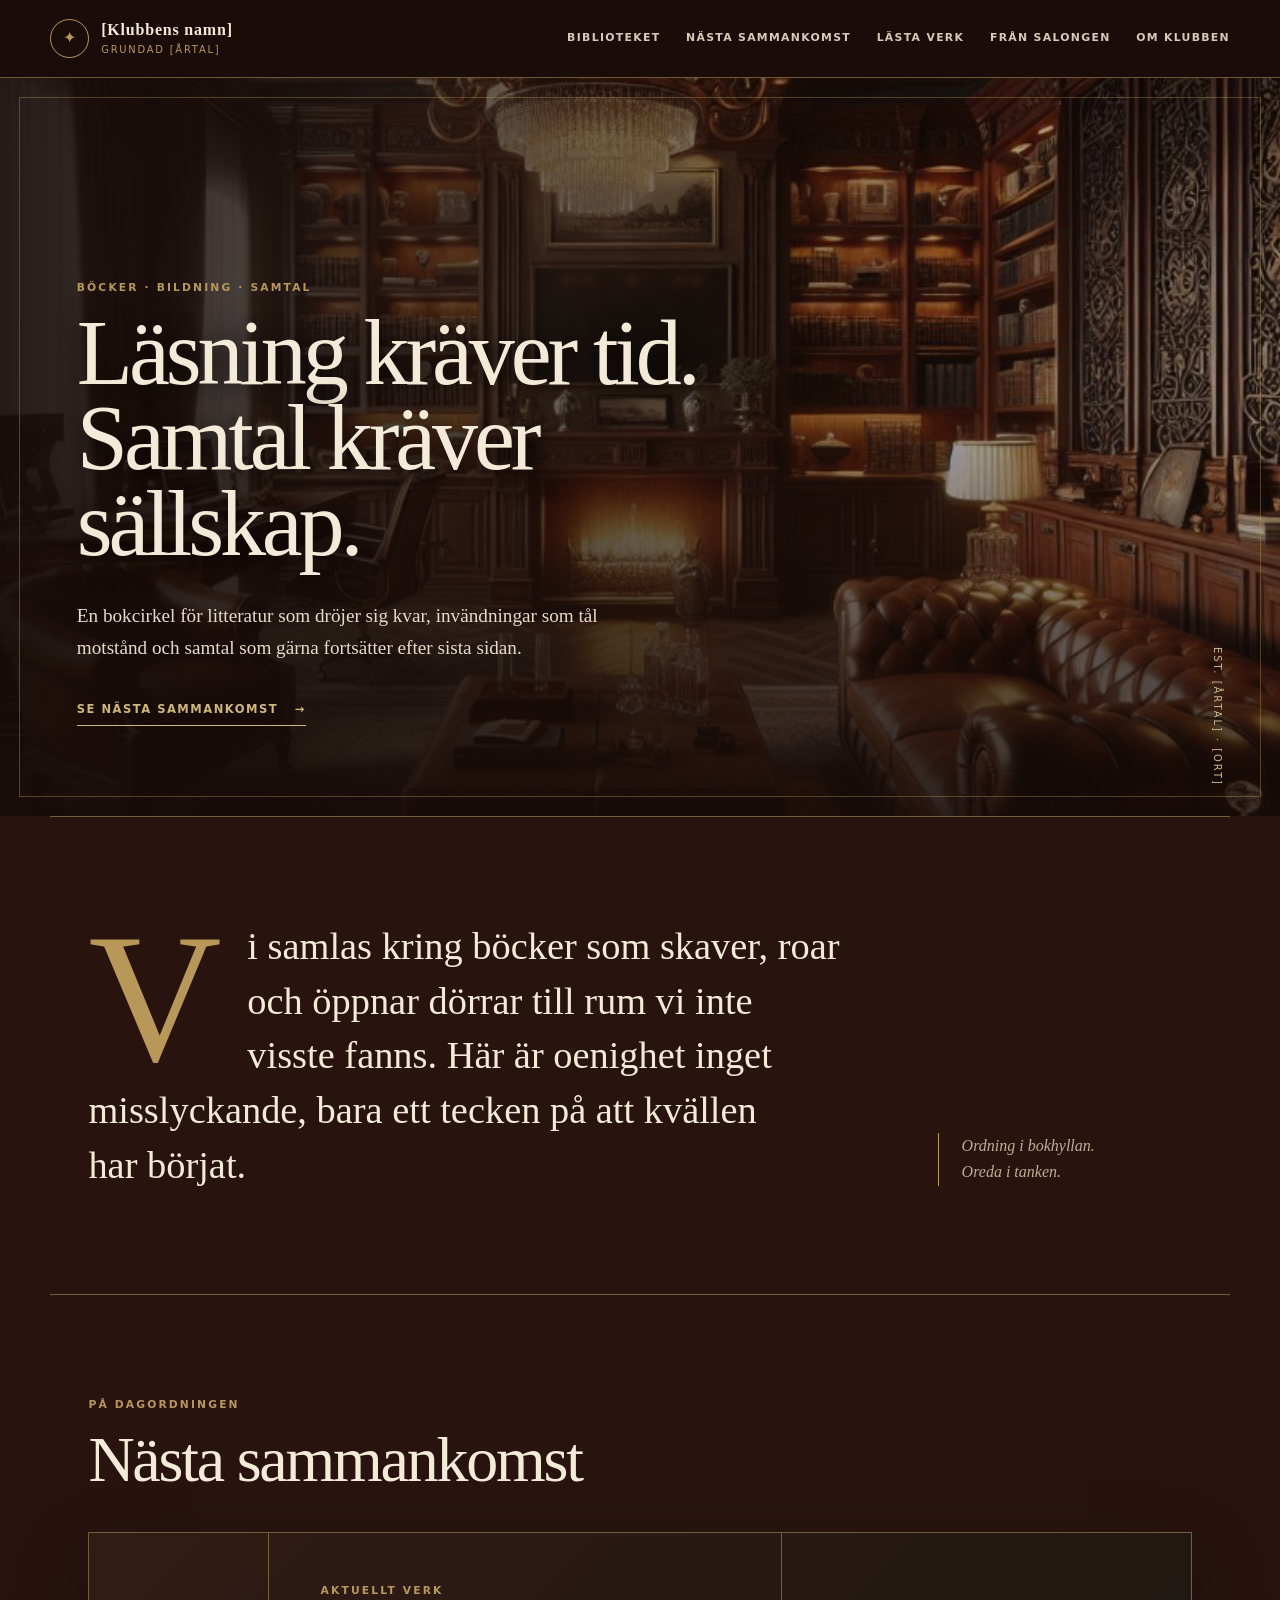
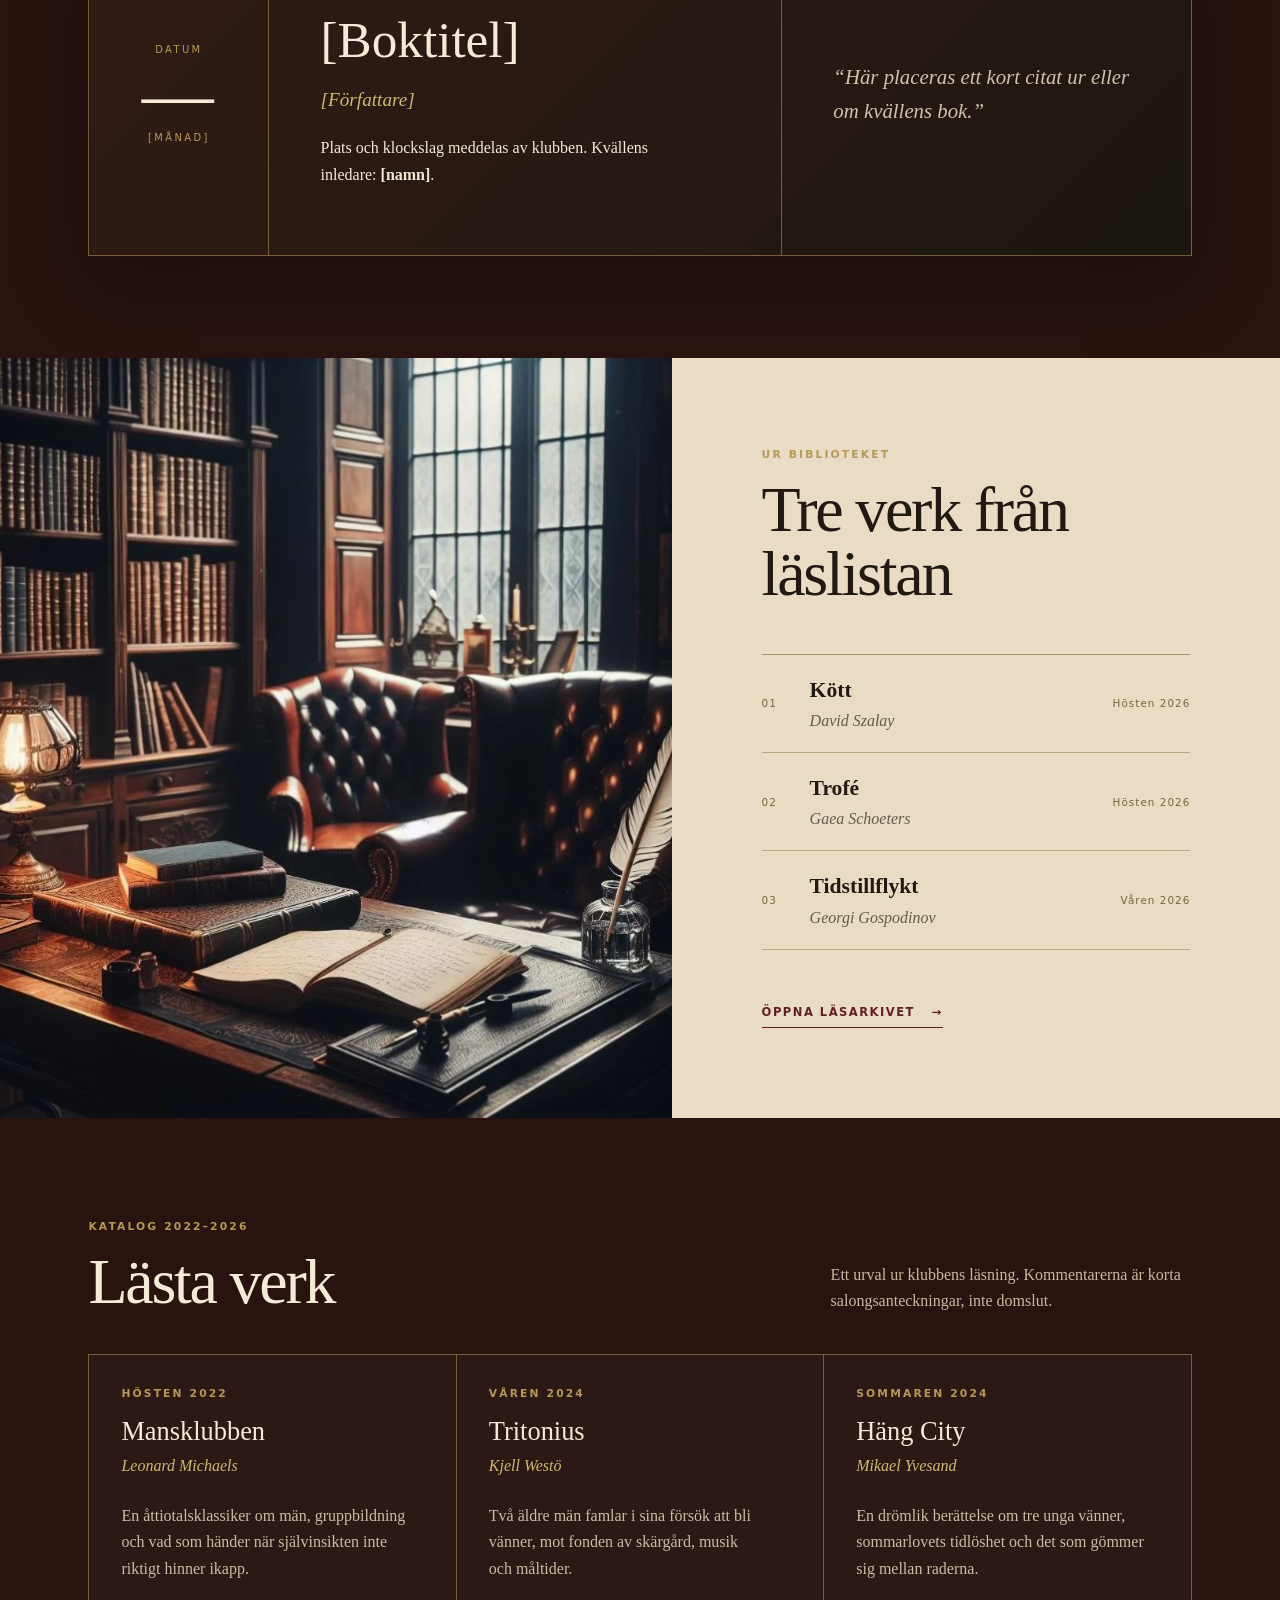
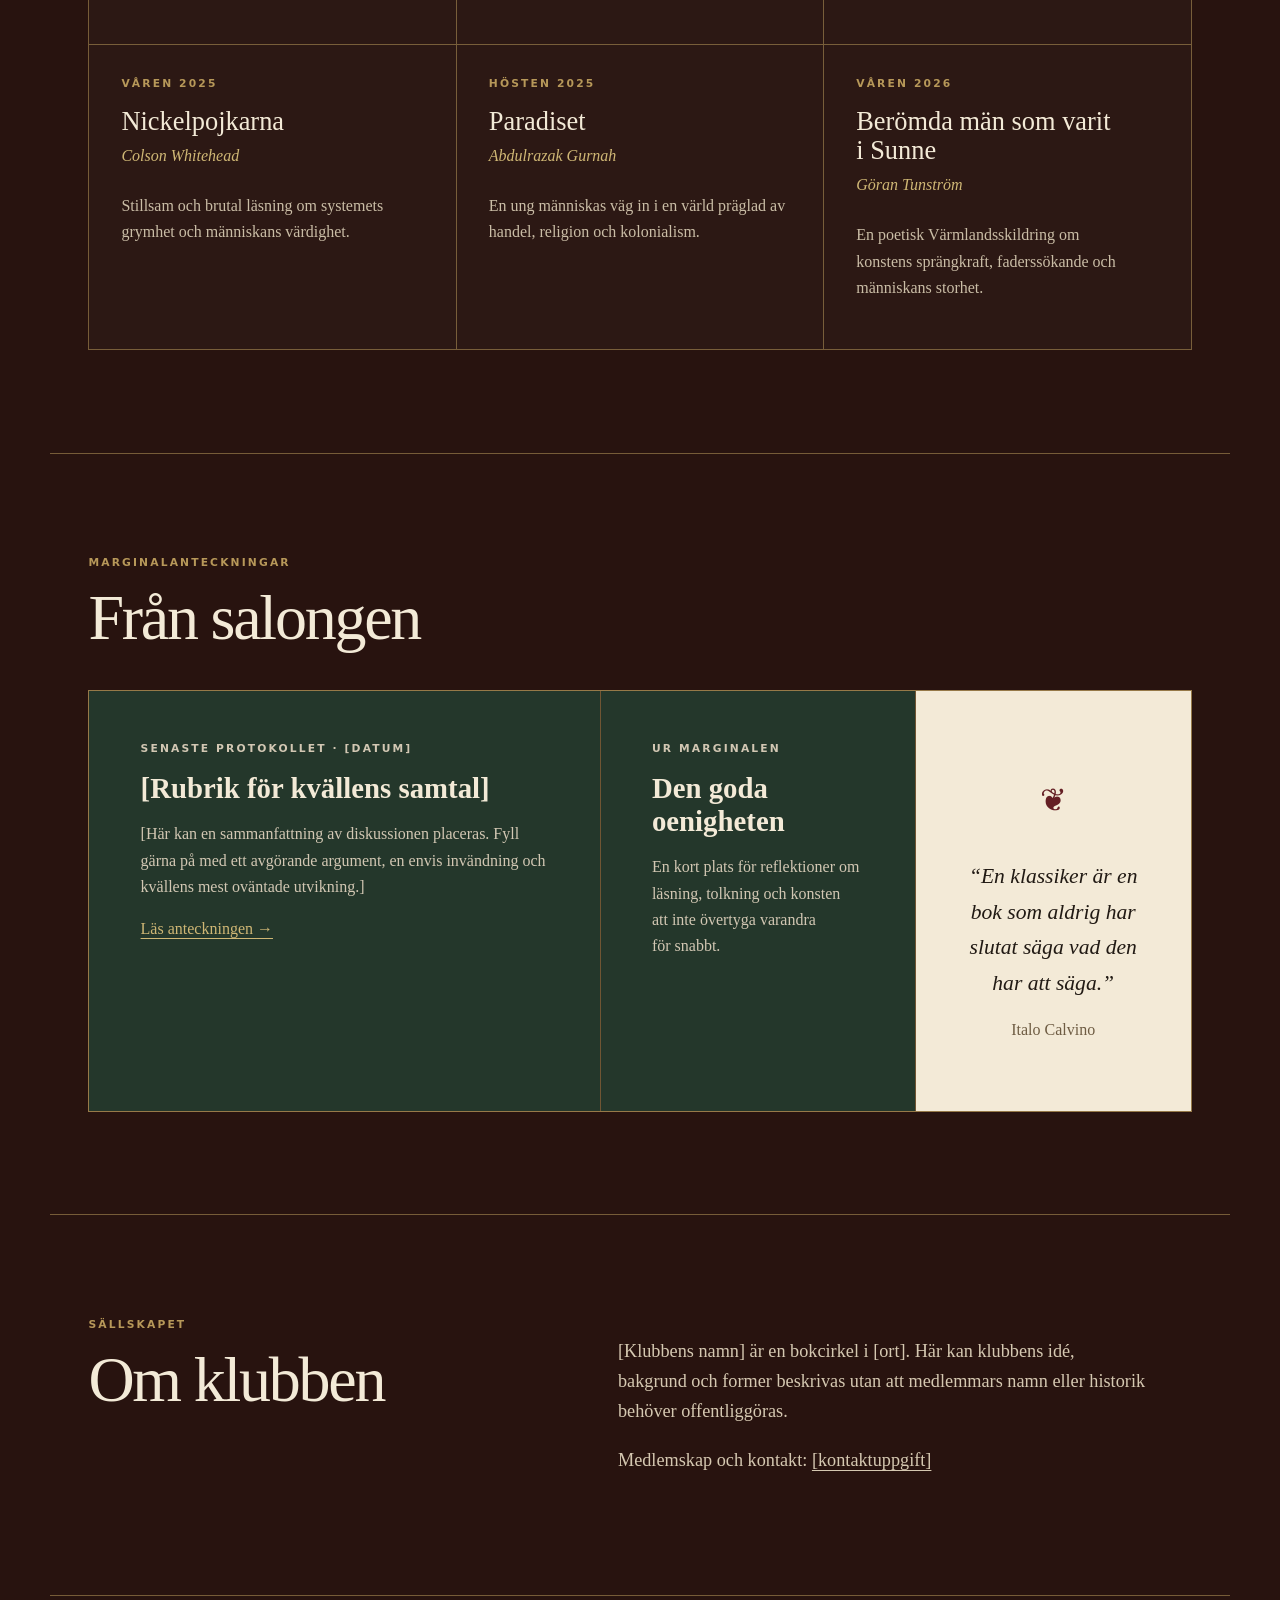
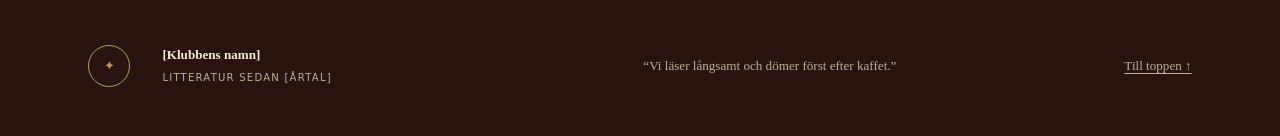
==== commit 47bc6213: "Add files via upload" ====
--- a/index.html
+++ b/index.html
@@ -88,7 +88,6 @@
         <article><p class="term">Hösten 2025</p><h3>Paradiset</h3><p class="byline">Abdulrazak Gurnah</p><p>En ung människas väg in i en värld präglad av handel, religion och kolonialism.</p></article>
         <article><p class="term">Våren 2026</p><h3>Berömda män som varit i Sunne</h3><p class="byline">Göran Tunström</p><p>En poetisk Värmlandsskildring om konstens sprängkraft, faderssökande och människans storhet.</p></article>
       </div>
-      <p class="archive-foot">Fullständig katalog: <a href="Manlig bokcirkel.pdf">öppna klubbens läsdokument (PDF)</a>.</p>
     </section>
 
     <section class="salon" id="salongen" aria-labelledby="salon-title">
